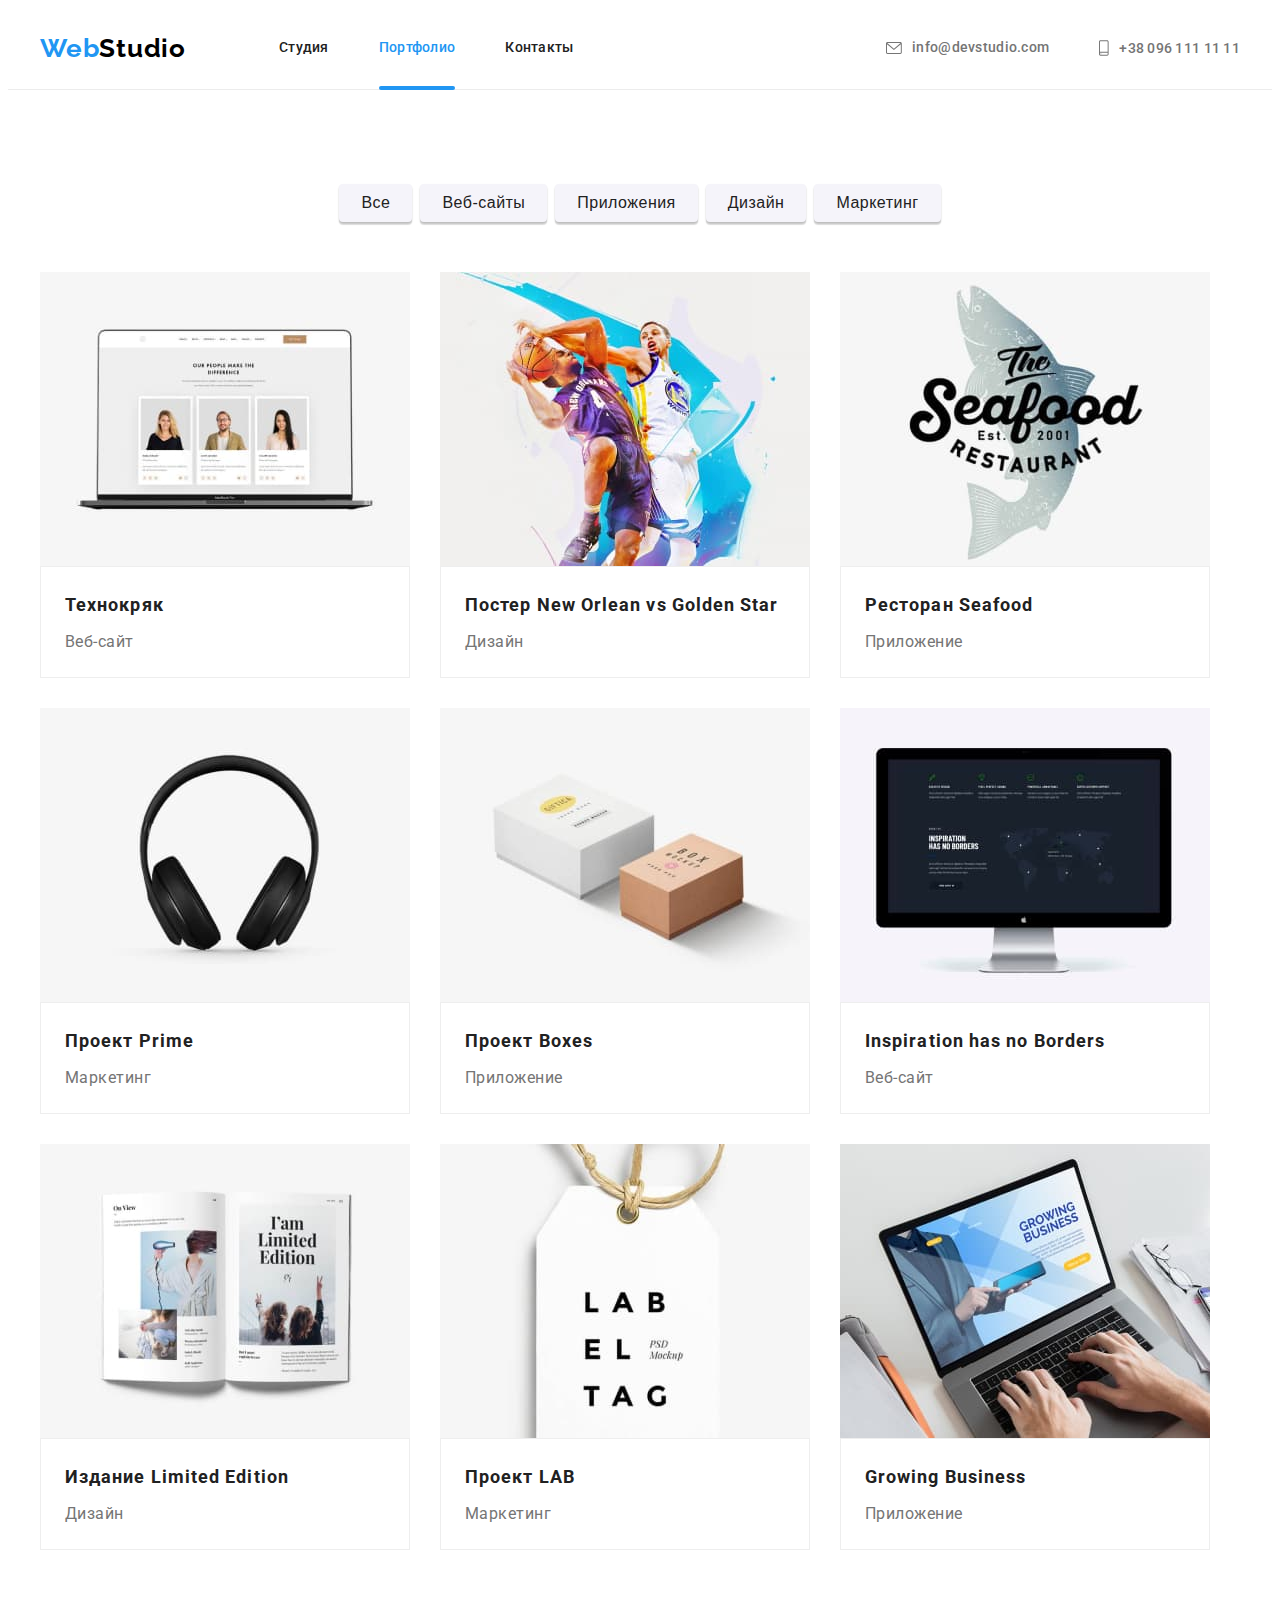
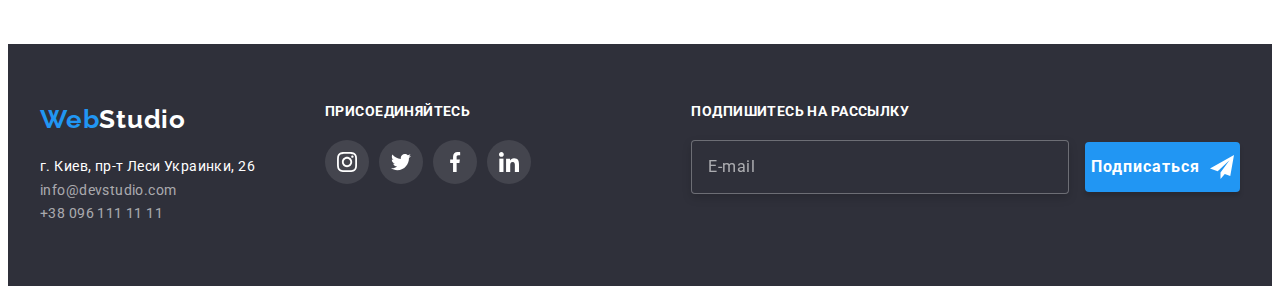
==== portfolio.html @ d3a132c9 "Добавляет необходимые файлы" ====
<!DOCTYPE html>
<html lang="ru">
  <head>
    <meta charset="UTF-8" />
    <meta http-equiv="X-UA-Compatible" content="IE=edge" />
    <meta name="viewport" content="width=device-width, initial-scale=1.0" />
    <title>Portfolio</title>
    <link rel="preconnect" href="https://fonts.googleapis.com" />
    <link rel="preconnect" href="https://fonts.gstatic.com" crossorigin />
    <link
      href="https://fonts.googleapis.com/css2?family=Raleway:wght@700&family=Roboto:ital,wght@0,400;0,500;0,700;1,900&display=swap"
      rel="stylesheet"
    />
    <link
      rel="stylesheet"
      href="https://cdnjs.cloudflare.com/ajax/libs/modern-normalize/1.1.0/modern-normalize.min.css"
      integrity="sha512-wpPYUAdjBVSE4KJnH1VR1HeZfpl1ub8YT/NKx4PuQ5NmX2tKuGu6U/JRp5y+Y8XG2tV+wKQpNHVUX03MfMFn9Q=="
      crossorigin="anonymous"
      referrerpolicy="no-referrer"
    />
    <link rel="stylesheet" href="./css/main.min.css" />
  </head>
  <body>
    <!-- HEADER -->
    <header class="page-header">
      <div class="container page-header__container">
        <nav class="navigation">
          <a class="logo header__logo link" href="#" lang="en"
            >Web<span class="logo_theme_dark">Studio</span></a
          >
          <ul class="menu list">
            <li class="menu__item">
              <a class="menu__link link" href="./index.html">Студия</a>
            </li>
            <li class="menu__item">
              <a class="menu__link menu__link_current link" href="#">Портфолио</a>
            </li>
            <li class="menu__item">
              <a class="menu__link link" href="#">Контакты</a>
            </li>
          </ul>
        </nav>
        <ul class="contact page-header__contact list">
          <li>
            <a class="contact__email link" href="mailto:info@devstudio.com"
              ><svg width="16" height="12" class="contact__icon">
                <use href="./images/sprite.svg#icon-envelope"></use></svg
              >info@devstudio.com</a
            >
          </li>
          <li>
            <a class="contact__phone-number link" href="tel:+380961111111"
              ><svg width="10" height="16" class="contact__icon">
                <use href="./images/sprite.svg#icon-smartphone"></use></svg
              >+38 096 111 11 11</a
            >
          </li>
        </ul>
      </div>
    </header>

    <main>
      <!-- HERO -->
      <div class="container">
        <h1 class="visually-hidden">Портфолио</h1>
        <ul class="filters-buttons list container__filters-buttons">
          <li class="filters-buttons__item">
            <button class="filters-buttons__btn" type="button">Все</button>
          </li>
          <li class="filters-buttons__item">
            <button class="filters-buttons__btn" type="button">Веб-сайты</button>
          </li>
          <li class="filters-buttons__item">
            <button class="filters-buttons__btn" type="button">Приложения</button>
          </li>
          <li class="filters-buttons__item">
            <button class="filters-buttons__btn" type="button">Дизайн</button>
          </li>
          <li class="filters-buttons__item">
            <button class="filters-buttons__btn" type="button">Маркетинг</button>
          </li>
        </ul>
        <!-- OUR PROLECTS -->

        <ul class="projects-list list container__projects-list">
          <li class="projects-list__item">
            <a class="projects-list__link link" href="">
              <div class="projects-list__img-wrapper">
                <img
                  class="projects-list__img"
                  src="./images/project1.jpg"
                  alt="Ноутбук"
                  width="370"
                  height="294"
                />
                <p class="project-list__overlay">
                  Ресурс предлагает комплексные предложения с разным уровнем функционала и сервисов.
                  Все это позволит посетителю получить исчерпывающие сведенияо компании или частном
                  лице.
                </p>
              </div>
              <div class="projects-list__card-content">
                <h2 class="projects-list__name">Технокряк</h2>
                <p class="projects-list__description">Веб-сайт</p>
              </div>
            </a>
          </li>
          <li class="projects-list__item">
            <a class="projects-list__link link" href="">
              <div class="projects-list__img-wrapper">
                <img
                  class="projects-list__img"
                  src="./images/project2.jpg"
                  alt="Постер баскетобол"
                  width="370"
                  height="294"
                />
                <p class="project-list__overlay">
                  Ресурс предлагает комплексные предложения с разным уровнем функционала и сервисов.
                  Все это позволит посетителю получить исчерпывающие сведения о компании или частном
                  лице.
                </p>
              </div>
              <div class="projects-list__card-content">
                <h2 class="projects-list__name">Постер New Orlean vs Golden Star</h2>
                <p class="projects-list__description">Дизайн</p>
              </div>
            </a>
          </li>
          <li class="projects-list__item">
            <a class="projects-list__link link" href="">
              <div class="projects-list__img-wrapper">
                <img
                  class="projects-list__img"
                  src="./images/project3.jpg"
                  alt="Логотип ресторана"
                  width="370"
                  height="294"
                />
                <p class="project-list__overlay">
                  Ресурс предлагает комплексные предложения с разным уровнем функционала и сервисов.
                  Все это позволит посетителю получить исчерпывающие сведения о компании или частном
                  лице.
                </p>
              </div>
              <div class="projects-list__card-content">
                <h2 class="projects-list__name">Ресторан Seafood</h2>
                <p class="projects-list__description">Приложение</p>
              </div>
            </a>
          </li>
          <li class="projects-list__item">
            <a class="projects-list__link link" href="">
              <div class="projects-list__img-wrapper">
                <img
                  class="projects-list__img"
                  src="./images/project4.jpg"
                  alt="Наушники"
                  width="370"
                  height="294"
                />
                <p class="project-list__overlay">
                  Ресурс предлагает комплексные предложения с разным уровнем функционала и сервисов.
                  Все это позволит посетителю получить исчерпывающие сведения о компании или частном
                  лице.
                </p>
              </div>
              <div class="projects-list__card-content">
                <h2 class="projects-list__name">Проект Prime</h2>
                <p class="projects-list__description">Маркетинг</p>
              </div>
            </a>
          </li>
          <li class="projects-list__item">
            <a class="projects-list__link link" href="">
              <div class="projects-list__img-wrapper">
                <img
                  class="projects-list__img"
                  src="./images/project5.jpg"
                  alt="Коробки"
                  width="370"
                  height="294"
                />
                <p class="project-list__overlay">
                  Ресурс предлагает комплексные предложения с разным уровнем функционала и сервисов.
                  Все это позволит посетителю получить исчерпывающие сведения о компании или частном
                  лице.
                </p>
              </div>
              <div class="projects-list__card-content">
                <h2 class="projects-list__name">Проект Boxes</h2>
                <p class="projects-list__description">Приложение</p>
              </div>
            </a>
          </li>
          <li class="projects-list__item">
            <a class="projects-list__link link" href="">
              <div class="projects-list__img-wrapper">
                <img
                  class="projects-list__img"
                  src="./images/project6.jpg"
                  alt="Компьютер мак"
                  width="370"
                  height="294"
                />
                <p class="project-list__overlay">
                  Ресурс предлагает комплексные предложения с разным уровнем функционала и сервисов.
                  Все это позволит посетителю получить исчерпывающие сведения о компании или частном
                  лице.
                </p>
              </div>
              <div class="projects-list__card-content">
                <h2 class="projects-list__name">Inspiration has no Borders</h2>
                <p class="projects-list__description">Веб-сайт</p>
              </div>
            </a>
          </li>
          <li class="projects-list__item">
            <a class="projects-list__link link" href="">
              <div class="projects-list__img-wrapper">
                <img
                  class="projects-list__img"
                  src="./images/project7.jpg"
                  alt="Книга"
                  width="370"
                  height="294"
                />
                <p class="project-list__overlay">
                  Ресурс предлагает комплексные предложения с разным уровнем функционала и сервисов.
                  Все это позволит посетителю получить исчерпывающие сведения о компании или частном
                  лице.
                </p>
              </div>
              <div class="projects-list__card-content">
                <h2 class="projects-list__name">Издание Limited Edition</h2>
                <p class="projects-list__description">Дизайн</p>
              </div>
            </a>
          </li>
          <li class="projects-list__item">
            <a class="projects-list__link link" href="">
              <div class="projects-list__img-wrapper">
                <img
                  class="projects-list__img"
                  src="./images/project8.jpg"
                  alt="Бирка"
                  width="370"
                  height="294"
                />
                <p class="project-list__overlay">
                  Ресурс предлагает комплексные предложения с разным уровнем функционала и сервисов.
                  Все это позволит посетителю получить исчерпывающие сведения о компании или частном
                  лице.
                </p>
              </div>
              <div class="projects-list__card-content">
                <h2 class="projects-list__name">Проект LAB</h2>
                <p class="projects-list__description">Маркетинг</p>
              </div>
            </a>
          </li>
          <li class="projects-list__item">
            <a class="projects-list__link link" href="">
              <div class="projects-list__img-wrapper">
                <img
                  class="projects-list__img"
                  src="./images/project9.jpg"
                  alt="Работа за ноутбуком"
                  width="370"
                  height="294"
                />
                <p class="project-list__overlay">
                  Ресурс предлагает комплексные предложения с разным уровнем функционала и сервисов.
                  Все это позволит посетителю получить исчерпывающие сведения о компании или частном
                  лице.
                </p>
              </div>
              <div class="projects-list__card-content">
                <h2 class="projects-list__name">Growing Business</h2>
                <p class="projects-list__description">Приложение</p>
              </div>
            </a>
          </li>
        </ul>
      </div>
    </main>
    <footer class="footer">
      <div class="container footer__container">
        <div class="footer__contact">
          <div class="footer__left">
            <a class="logo link footer__logo" href="" lang="en"
              >Web<span class="logo_theme_light">Studio</span></a
            >
            <!-- CONTACT INFORMATION -->
            <address>
              <ul class="contact-list list contact-list__container">
                <li class="contact-list__item">
                  <a
                    class="contact-list__link link"
                    href="https://goo.gl/maps/3Ua1nt9tnKoBDeo96"
                    target="_blank"
                    rel="noopener noreferrer"
                    >г. Киев, пр-т Леси Украинки, 26</a
                  >
                </li>
                <li class="contact-list__item">
                  <a class="contact-list__email link" href="mailto:info@devstudio.com"
                    >info@devstudio.com</a
                  >
                </li>
                <li class="contact-list__item">
                  <a class="contact-list__phone-number link" href="tel:+380961111111"
                    >+38 096 111 11 11</a
                  >
                </li>
              </ul>
            </address>
          </div>

          <div class="footer__right">
            <p class="footer__pointing-text">присоединяйтесь</p>
            <ul class="social-info-list list">
              <li class="social-info-list__item">
                <a href="" class="social-info-list__link">
                  <svg
                    class="social-info-list__icon social-info-list__icon_footer"
                    width="20"
                    height="20"
                  >
                    <use href="./images/sprite.svg#icon-instagram"></use>
                  </svg>
                </a>
              </li>
              <li class="social-info-list__item">
                <a href="" class="social-info-list__link">
                  <svg
                    class="social-info-list__icon social-info-list__icon_footer"
                    width="20"
                    height="20"
                  >
                    <use href="./images/sprite.svg#icon-twitter"></use>
                  </svg>
                </a>
              </li>
              <li class="social-info-list__item">
                <a href="" class="social-info-list__link">
                  <svg
                    class="social-info-list__icon social-info-list__icon_footer"
                    width="20"
                    height="20"
                  >
                    <use href="./images/sprite.svg#icon-facebook"></use>
                  </svg>
                </a>
              </li>
              <li class="social-info-list__item">
                <a href="" class="social-info-list__link">
                  <svg
                    class="social-info-list__icon social-info-list__icon_footer"
                    width="20"
                    height="20"
                  >
                    <use href="./images/sprite.svg#icon-linkedin"></use>
                  </svg>
                </a>
              </li>
            </ul>
          </div>
        </div>

        <div class="subscribe-section">
          <form class="subscribe-section__form">
            <p class="subscribe-section__text">Подпишитесь на рассылку</p>
            <input
              type="email"
              class="subscribe-section__form-input"
              name="footer-user-email"
              placeholder="E-mail"
            />
            <button type="submit" class="subscribe-section__button">
              <div class="subscribe-section__button-container">
                <span class="subscribe-section__button-text">Подписаться</span>
                <svg class="subscribe-section__icon" width="24" height="24">
                  <use href="./images/sprite.svg#icon-icon-send"></use>
                </svg>
              </div>
            </button>
          </form>
        </div>
      </div>
    </footer>
  </body>
</html>
---- css/main.min.css ----
:root{--primary-font: "Roboto", sans-serif;--secondary-font: "Raleway", sans-serif;--accent-color: #2196f3;--color-title: #212121;--color-text: #757575}.visually-hidden{position:absolute;width:1px;height:1px;margin:-1px;border:0;padding:0;white-space:nowrap;clip-path:inset(100%);clip:rect(0 0 0 0);overflow:hidden}h1,h2,h3,p{margin-top:0;margin-bottom:0}ul,ol{margin-top:0;margin-bottom:0;padding-left:0}img{display:block}.list{list-style:none}.link{text-decoration:none}body{font-family:var(--primary-font)}.container{width:1200px;margin-left:auto;margin-right:auto;padding-left:15px;padding-right:15px}.logo{padding-top:25px;padding-bottom:25px;font-family:var(--secondary-font);font-weight:700;font-size:26px;line-height:1.19;letter-spacing:.03em;color:var(--accent-color)}.footer__logo{padding-bottom:20px;padding-top:0}.header__logo{margin-right:93px}.logo_theme_dark{color:#000}.logo_theme_light{color:#fff}.backdrop{position:fixed;top:0;left:0;width:100%;height:100%;background:rgba(0,0,0,.2);transition:opacity 250ms cubic-bezier(0.4, 0, 0.2, 1),visibility 250ms cubic-bezier(0.4, 0, 0.2, 1)}.backdrop.is-hidden{opacity:0;visibility:hidden;pointer-events:none}.modal{position:absolute;top:50%;left:50%;transform:translate(-50%, -50%);width:528px;height:581px;background-color:#fff;box-shadow:0px 1px 3px rgba(0,0,0,.12),0px 1px 1px rgba(0,0,0,.14),0px 2px 1px rgba(0,0,0,.2);border-radius:4px;padding:40px}.modal__close-button{position:absolute;top:8px;right:8px;display:flex;align-items:center;justify-content:center;width:30px;height:30px;padding:0;border-radius:50%;background:#fff;border:1px solid rgba(0,0,0,.1);cursor:pointer}.modal__close-button:hover .modal__close-icon,.modal__close-button:focus .modal__close-icon{fill:var(--accent-color)}.modal__close-icon{transition:fill 250ms cubic-bezier(0.4, 0, 0.2, 1)}.contact-form{display:flex;flex-direction:column}.contact-form__text{font-family:var(--primary-font);font-weight:700;font-size:20px;line-height:1.15;text-align:center;letter-spacing:.03em;color:var(--color-title);margin-bottom:12px}.contact-form__field{margin-bottom:10px}.contact-form__input{width:100%;border:1px solid rgba(33,33,33,.2);border-radius:4px;padding-left:42px;height:40px;transition:border 250ms cubic-bezier(0.4, 0, 0.2, 1);cursor:pointer}.contact-form__input:focus{outline:none;border:1px solid var(--accent-color)}.contact-form__icon{position:absolute;width:18px;height:18px;top:50%;left:12px;transform:translateY(-50%);fill:var(--color-title);transition:fill 250ms cubic-bezier(0.4, 0, 0.2, 1)}.contact-form__input:focus+.contact-form__icon{fill:var(--accent-color)}.contact-form__wrapper{position:relative;display:block}.contact-form__message{display:block;width:100%;border:1px solid rgba(33,33,33,.2);border-radius:4px;padding:16px 12px;height:120px;resize:none;margin-bottom:20px;transition:border 250ms cubic-bezier(0.4, 0, 0.2, 1);cursor:pointer}.contact-form__message:focus{outline:none;border:1px solid var(--accent-color)}.contact-form__message::placeholder{color:rgba(117,117,117,.5)}.contact-form__field-key{display:block;font-family:var(--primary-font);font-weight:400;font-size:12px;line-height:1.16;letter-spacing:.01em;color:var(--color-text);margin-bottom:4px}.contact-form__button{min-width:200px;align-self:center;font-weight:700;font-size:16px;line-height:1.87;letter-spacing:.06em;color:#fff;background:var(--accent-color);box-shadow:0px 4px 4px rgba(0,0,0,.15);border:none;border-radius:4px;cursor:pointer;padding:10px 56px;display:block}.contact-form__policy-text{display:flex;align-items:center;justify-content:center;font-family:var(--primary-font);font-weight:400;font-size:14px;line-height:1.71;margin-bottom:30px;letter-spacing:.03em;color:#757575}.contact-form__policy-text::before{content:"";display:block;cursor:pointer;margin-right:7px;width:16px;height:15px;background-image:url(../images/check-box.svg)}.contact-form__checkbox:checked+.contact-form__policy-text::before{background-image:url(../images/icon-check.svg)}.page-header{border-bottom:1px solid #ececec}.page-header__container{display:flex;align-items:center;justify-content:space-between}.navigation{display:flex;align-items:center}.menu{display:flex;align-items:center}.page-header__contact{display:flex;align-items:center}.menu__item:not(:last-child){margin-right:50px}.menu__link{position:relative;display:flex;flex-direction:column;align-items:center;font-weight:500;font-size:14px;line-height:1.14;letter-spacing:.02em;padding-top:32px;padding-bottom:32px;color:var(--color-title);transition:color 250ms cubic-bezier(0.4, 0, 0.2, 1)}.menu__link:hover,.menu__link:focus{color:var(--accent-color)}.menu__link_current{color:var(--accent-color)}.menu__link_current::after{position:absolute;display:block;bottom:-2px;width:100%;height:4px;background-color:#2196f3;border-radius:2px;content:""}.contact__email{display:flex;align-items:center;font-weight:500;font-size:14px;line-height:1.14;letter-spacing:.02em;padding-top:32px;padding-bottom:32px;margin-right:50px;color:var(--color-text);transition:color 250ms cubic-bezier(0.4, 0, 0.2, 1)}.contact__email:hover,.contact__email:focus{color:var(--accent-color);fill:currentColor}.contact__email:hover .contact__icon,.contact__email:focus .contact__icon{color:var(--accent-color);fill:currentColor}.contact__icon{margin-right:10px;fill:var(--color-text);transition:fill 250ms cubic-bezier(0.4, 0, 0.2, 1)}.contact__phone-number{display:flex;align-items:center;font-weight:500;font-size:14px;line-height:16px;letter-spacing:.02em;align-items:center;padding-top:32px;padding-bottom:32px;color:var(--color-text);transition:color 250ms cubic-bezier(0.4, 0, 0.2, 1)}.contact__phone-number:hover,.contact__phone-number:focus{color:var(--accent-color);fill:currentColor}.contact__phone-number:hover .contact__icon,.contact__phone-number:focus .contact__icon{color:var(--accent-color);fill:currentColor}.stydio-hero__container{padding-top:200px;padding-bottom:200px}.stydio-hero__title{font-weight:900;font-size:44px;line-height:1.36;letter-spacing:.06em;text-transform:uppercase;color:#fff;margin-bottom:30px;text-align:center}.stydio-hero{background-color:#c4c4c4;background-image:linear-gradient(rgba(47, 48, 58, 0.4), rgba(47, 48, 58, 0.4)),url("../images/shapka.jpg");background-size:cover;background-position:initial;background-repeat:no-repeat;max-width:1600px;margin-left:auto;margin-right:auto}.modal-btn{min-width:200px;font-weight:700;font-size:16px;line-height:1.87;letter-spacing:.06em;color:#fff;background:var(--accent-color);box-shadow:0px 4px 4px var(--color-title);border:none;border-radius:4px;cursor:pointer;padding:10px 32px;display:block;margin-left:auto;margin-right:auto}.benefits-menu__logo{display:flex;align-items:center;justify-content:center;width:270px;height:120px;background:#f5f4fa;margin-bottom:30px}.benefits__benefits-menu{display:flex;align-items:center;padding-top:94px;padding-bottom:94px}.benefits-menu__item:not(:last-child){margin-right:30px}.benefits-menu__title{font-weight:700;font-size:14px;line-height:1.14;letter-spacing:.03em;text-transform:uppercase;margin-bottom:10px;color:var(--color-title)}.benefits-menu__description{font-weight:400;font-size:14px;line-height:1.71;letter-spacing:.03em;color:var(--color-text)}.portfolio__portfolio-gallery{display:flex;flex-wrap:wrap;padding-bottom:94px}.portfolio__title{font-weight:700;font-size:36px;line-height:1.17;text-align:center;letter-spacing:.03em;margin-bottom:50px;color:var(--color-title)}.portfolio-gallery__item{position:relative}.portfolio-gallery__item:not(:nth-child(3n)){margin-right:30px}.portfolio-gallery__overlay{display:flex;align-items:center;justify-content:center;position:absolute;right:0;bottom:0;width:100%;height:70px;font-family:var(--primary-font);font-weight:700;font-size:14px;line-height:1.14;letter-spacing:.03em;text-transform:uppercase;color:#fff;background:rgba(47,48,58,.8)}.social-info-list{display:flex;justify-content:center}.social-info-list__item:not(:last-child){margin-right:10px}.social-info-list__link{display:flex;align-items:center;justify-content:center;width:44px;height:44px;border-radius:50%;background:#fff;transition:background-color 250ms cubic-bezier(0.4, 0, 0.2, 1)}.social-info-list__link:hover,.social-info-list__link:focus{background-color:var(--accent-color)}.social-info-list__icon{fill:#afb1b8;transition:fill 250ms cubic-bezier(0.4, 0, 0.2, 1)}.social-info-list__link:hover .social-info-list__icon,.social-info-list__link:focus .social-info-list__icon{fill:#fff}.our-team__employees{display:flex;flex-wrap:wrap;padding-bottom:94px}.employees__card-content{padding-top:30px;padding-bottom:30px}.our-team{background:#f5f4fa}.employees__card{box-shadow:0px 1px 3px rgba(0,0,0,.12),0px 1px 1px rgba(0,0,0,.14),0px 2px 1px rgba(0,0,0,.2);border-radius:0px 0px 4px 4px;background:#fff}.employees__card:not(:nth-child(4n)){margin-right:30px}.employees__title{font-weight:700;font-size:36px;line-height:1.67;text-align:center;letter-spacing:.03em;padding-top:94px;padding-bottom:50px;color:var(--color-title)}.employees__name{font-weight:500;font-size:16px;line-height:1.19;text-align:center;letter-spacing:.03em;margin-bottom:10px;color:var(--color-title)}.employees__position{font-weight:400;font-size:16px;line-height:1.19;text-align:center;letter-spacing:.03em;margin-bottom:16px;color:var(--color-text)}.our-clients__container{padding-top:94px;padding-bottom:94px}.our-clients__title{font-family:var(--primary-font);font-weight:700;font-size:36px;line-height:1.17;text-align:center;letter-spacing:.03em;margin-bottom:50px;color:var(--color-title)}.our-clients__list{display:flex}.our-clients__item:not(:last-child){margin-right:30px}.our-clients__link{display:flex;align-items:center;justify-content:center;width:170px;height:92px;border:1px solid #afb1b8;border-radius:4px;background:#fff;transition:border 250ms cubic-bezier(0.4, 0, 0.2, 1)}.our-clients__link:hover,.our-clients__link:focus{border:1px solid var(--accent-color)}.our-clients__icon{fill:#afb1b8;transition:fill 250ms cubic-bezier(0.4, 0, 0.2, 1)}.our-clients__link:hover .our-clients__icon,.our-clients__link:focus .our-clients__icon{fill:var(--accent-color)}.container__filters-buttons{display:flex;align-items:center;justify-content:center;padding-top:94px;padding-bottom:50px}.filters-buttons__item:not(:last-child){margin-right:8px}.filters-buttons__btn{border:none;font-weight:500;font-size:16px;line-height:26px;text-align:center;letter-spacing:.03em;color:var(--color-title);background:#f5f4fa;cursor:pointer;padding:6px 22px;box-shadow:0px 3px 1px rgba(0,0,0,.1),0px 1px 2px rgba(0,0,0,.08),0px 2px 2px rgba(0,0,0,.12);border-radius:4px;transition:background-color 250ms cubic-bezier(0.4, 0, 0.2, 1),color 250ms cubic-bezier(0.4, 0, 0.2, 1)}.filters-buttons__btn:hover,.filters-buttons__btn:focus{color:#fff;background-color:var(--accent-color)}.container__projects-list{display:flex;flex-wrap:wrap;padding-bottom:94px}.projects-list__item:not(:nth-child(3n)){margin-right:30px}.projects-list__item:not(:nth-last-child(-n+3)){margin-bottom:30px}.projects-list__img-wrapper{position:relative;overflow:hidden}.project-list__overlay{position:absolute;top:0;left:0;width:100%;height:100%;font-family:var(--primary-font);font-weight:400;font-size:18px;line-height:1.56;letter-spacing:.03em;padding-top:63px;padding-bottom:63px;padding-left:24px;padding-right:24px;overflow:auto;transform:translateY(100%);transition:transform 250ms cubic-bezier(0.4, 0, 0.2, 1);color:#fff;background:rgba(33,150,243,.9)}.projects-list__link:hover .project-list__overlay,.projects-list__link:focus .project-list__overlay{transform:translateY(0%)}.projects-list__card-content{padding-top:20px;padding-bottom:20px;padding-left:24px;padding-right:24px;background:#fff;border:1px solid #eee}.projects-list__item{background:#fff}.projects-list__link{display:block;transition:box-shadow 250ms cubic-bezier(0.4, 0, 0.2, 1)}.projects-list__link:hover,.projects-list__link:focus{box-shadow:0px 1px 1px rgba(0,0,0,.12),0px 4px 4px rgba(0,0,0,.06),1px 4px 6px rgba(0,0,0,.16)}.projects-list__name{font-weight:700;font-size:18px;line-height:2;letter-spacing:.06em;color:var(--color-title);margin-bottom:4px}.projects-list__description{font-weight:400;font-size:16px;line-height:1.87;letter-spacing:.03em;color:var(--color-text)}.footer__container{display:flex;justify-content:space-between;padding-top:60px;padding-bottom:60px}.footer__contact{display:flex}.footer__left{display:flex;flex-direction:column;justify-content:flex-start;margin-right:70px}.footer__right{display:flex;flex-direction:column;align-items:start}.contact-list__container:not(:last-child){margin-bottom:9px}.footer{display:flex;justify-content:start;background:#2f303a}.contact-list__phone-number{font-style:normal;font-weight:400;font-size:14px;line-height:1.71;letter-spacing:.03em;color:rgba(255,255,255,.6)}.contact-list__email{font-style:normal;font-weight:400;font-size:14px;line-height:1.71;letter-spacing:.03em;color:rgba(255,255,255,.6)}.contact-list__link{font-style:normal;font-weight:400;font-size:14px;line-height:1.71;letter-spacing:.03em;color:#fff}.footer__pointing-text{font-family:var(--primary-font);font-weight:700;font-size:14px;line-height:1.14;letter-spacing:.03em;text-transform:uppercase;color:#fff;margin-bottom:20px}.social-info-list__link{display:flex;align-items:center;justify-content:center;width:44px;height:44px;border-radius:50%;background:#fff;background-color:rgba(255,255,255,.1);transition:background-color 250ms cubic-bezier(0.4, 0, 0.2, 1)}.social-info-list__link:hover,.social-info-list__link:focus{background-color:var(--accent-color)}.social-info-list__icon_footer{fill:#fff;transition:fill 250ms cubic-bezier(0.4, 0, 0.2, 1)}.footer-social-list-link:hover .social-info-list__icon_footer,.footer-social-list-link:focus .social-info-list__icon_footer{fill:#fff}.subscribe-section__text{font-family:var(--primary-font);font-weight:700;font-size:14px;line-height:1.14;letter-spacing:.03em;text-transform:uppercase;color:#fff;margin-bottom:20px}.subscribe-section__form-input{font-family:var(--primary-font);font-weight:400;font-size:16px;line-height:1.25;letter-spacing:.03em;color:#fff;border:1px solid rgba(255,255,255,.3);filter:drop-shadow(0px 4px 4px rgba(0, 0, 0, 0.15));border-radius:4px;background:#2f303a;height:50px;width:358px;margin-right:12px;padding-left:16px;cursor:pointer}.subscribe-section__form-input:focus{outline:none}.subscribe-section__form-input::placeholder{font-family:var(--primary-font);font-weight:400;font-size:16px;line-height:1.25;display:flex;align-items:center;letter-spacing:.03em;color:rgba(255,255,255,.6)}.subscribe-section__button-container{display:flex;align-items:center;justify-content:center}.subscribe-section__button{background:var(--accent-color);box-shadow:0px 4px 4px rgba(0,0,0,.15);border-radius:4px;border:none;cursor:pointer;height:50px}.subscribe-section__button-text{font-family:var(--primary-font);font-weight:700;font-size:16px;line-height:1.88;letter-spacing:.06em;color:#fff;margin-right:10px}/*# sourceMappingURL=main.min.css.map */
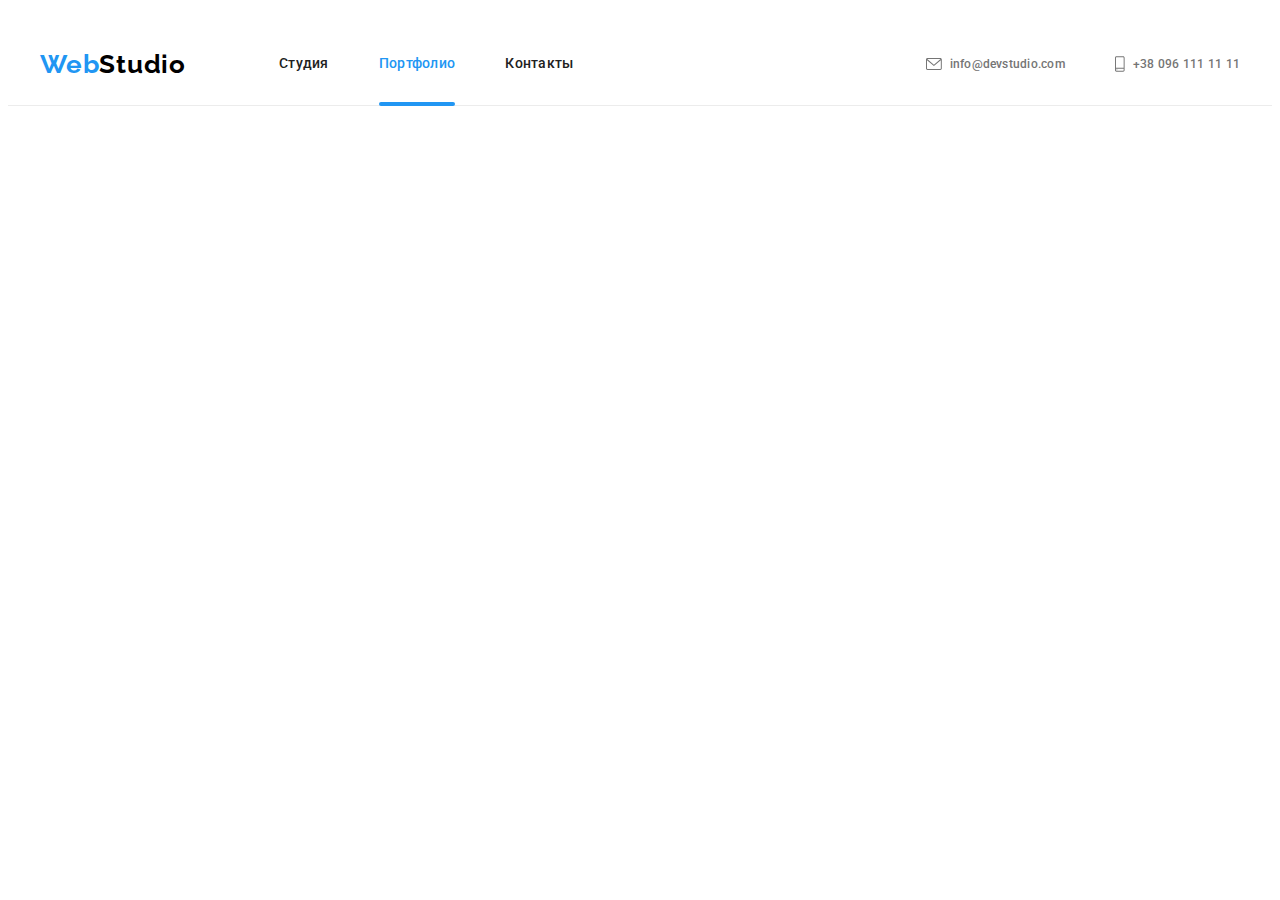
==== commit 174db7b8: "Адаптируует хедер" ====
--- a/portfolio.html
+++ b/portfolio.html
@@ -40,12 +40,18 @@
             </li>
           </ul>
         </nav>
+        <button class="mobile-menu-open-button" type="button" data-menu-open>
+          <svg class="mobile-menu-open-button__icon" width="40" height="40">
+            <use href="./images/sprite.svg#icon-menu"></use>
+          </svg>
+        </button>
         <ul class="contact page-header__contact list">
           <li>
             <a class="contact__email link" href="mailto:info@devstudio.com"
               ><svg width="16" height="12" class="contact__icon">
-                <use href="./images/sprite.svg#icon-envelope"></use></svg
-              >info@devstudio.com</a
+                <use href="./images/sprite.svg#icon-envelope"></use>
+              </svg>
+              info@devstudio.com</a
             >
           </li>
           <li>
@@ -57,11 +63,59 @@
           </li>
         </ul>
       </div>
+
+      <div class="mobile-menu" data-menu>
+        <div class="container mobile-menu__container">
+          <button type="button" class="mobile-menu__close-button" data-menu-close>
+            <svg class="mobile-menu__close-icon" width="40" height="40">
+              <use href="./images/sprite.svg#icon-close-black"></use>
+            </svg>
+          </button>
+
+          <ul class="mobile-menu__list list">
+            <li class="mobile-menu__item">
+              <a class=" mobile-menu__link link" href="./index.html"
+                >Студия</a
+              >
+            </li>
+            <li class="mobile-menu__item">
+              <a class="mobile-menu__link mobile-menu__link_current link" href="#">Портфолио</a>
+            </li>
+            <li class="mobile-menu__item">
+              <a class="mobile-menu__link link" href="#">Контакты</a>
+            </li>
+          </ul>
+
+          <ul class="mobile-menu__contact list">
+          <li>
+            <a class="mobile-menu__phone-number link" href="tel:+380961111111">+38 096 111 11 11</a>
+          </li>
+          <li>
+            <a class="mobile-menu__email link" href="mailto:info@devstudio.com">info@devstudio.com</a>
+          </li>
+        </ul>
+
+        <ul class="mobile-menu__social list">
+            <li class="mobile-menu__social-item">
+              <a class="mobile-menu__social-link link" href="#">Instagram</a>
+            </li>
+            <li class="mobile-menu__social-item">
+              <a class="mobile-menu__social-link link" href="#">Twitter</a>
+            </li>
+            <li class="mobile-menu__social-item">
+              <a class="mobile-menu__social-link link" href="#">Facebook</a>
+            </li>
+            <li class="mobile-menu__social-item">
+              <a class="mobile-menu__social-link link" href="#">LinkedIn</a>
+            </li>
+          </ul>
+        </div>
+      </div>
     </header>
 
     <main>
       <!-- HERO -->
-      <div class="container">
+      <!-- <div class="container">
         <h1 class="visually-hidden">Портфолио</h1>
         <ul class="filters-buttons list container__filters-buttons">
           <li class="filters-buttons__item">
@@ -79,10 +133,10 @@
           <li class="filters-buttons__item">
             <button class="filters-buttons__btn" type="button">Маркетинг</button>
           </li>
-        </ul>
+        </ul> -->
         <!-- OUR PROLECTS -->
 
-        <ul class="projects-list list container__projects-list">
+        <!-- <ul class="projects-list list container__projects-list">
           <li class="projects-list__item">
             <a class="projects-list__link link" href="">
               <div class="projects-list__img-wrapper">
@@ -290,9 +344,9 @@
           <div class="footer__left">
             <a class="logo link footer__logo" href="" lang="en"
               >Web<span class="logo_theme_light">Studio</span></a
-            >
+            > -->
             <!-- CONTACT INFORMATION -->
-            <address>
+            <!-- <address>
               <ul class="contact-list list contact-list__container">
                 <li class="contact-list__item">
                   <a
@@ -388,6 +442,7 @@
           </form>
         </div>
       </div>
-    </footer>
+    </footer> -->
+    <script src="./js/menu.js"></script>
   </body>
 </html>
--- a/css/main.min.css
+++ b/css/main.min.css
@@ -1 +1 @@
-:root{--primary-font: "Roboto", sans-serif;--secondary-font: "Raleway", sans-serif;--accent-color: #2196f3;--color-title: #212121;--color-text: #757575}.visually-hidden{position:absolute;width:1px;height:1px;margin:-1px;border:0;padding:0;white-space:nowrap;clip-path:inset(100%);clip:rect(0 0 0 0);overflow:hidden}h1,h2,h3,p{margin-top:0;margin-bottom:0}ul,ol{margin-top:0;margin-bottom:0;padding-left:0}img{display:block}.list{list-style:none}.link{text-decoration:none}body{font-family:var(--primary-font)}.container{width:1200px;margin-left:auto;margin-right:auto;padding-left:15px;padding-right:15px}.logo{padding-top:25px;padding-bottom:25px;font-family:var(--secondary-font);font-weight:700;font-size:26px;line-height:1.19;letter-spacing:.03em;color:var(--accent-color)}.footer__logo{padding-bottom:20px;padding-top:0}.header__logo{margin-right:93px}.logo_theme_dark{color:#000}.logo_theme_light{color:#fff}.backdrop{position:fixed;top:0;left:0;width:100%;height:100%;background:rgba(0,0,0,.2);transition:opacity 250ms cubic-bezier(0.4, 0, 0.2, 1),visibility 250ms cubic-bezier(0.4, 0, 0.2, 1)}.backdrop.is-hidden{opacity:0;visibility:hidden;pointer-events:none}.modal{position:absolute;top:50%;left:50%;transform:translate(-50%, -50%);width:528px;height:581px;background-color:#fff;box-shadow:0px 1px 3px rgba(0,0,0,.12),0px 1px 1px rgba(0,0,0,.14),0px 2px 1px rgba(0,0,0,.2);border-radius:4px;padding:40px}.modal__close-button{position:absolute;top:8px;right:8px;display:flex;align-items:center;justify-content:center;width:30px;height:30px;padding:0;border-radius:50%;background:#fff;border:1px solid rgba(0,0,0,.1);cursor:pointer}.modal__close-button:hover .modal__close-icon,.modal__close-button:focus .modal__close-icon{fill:var(--accent-color)}.modal__close-icon{transition:fill 250ms cubic-bezier(0.4, 0, 0.2, 1)}.contact-form{display:flex;flex-direction:column}.contact-form__text{font-family:var(--primary-font);font-weight:700;font-size:20px;line-height:1.15;text-align:center;letter-spacing:.03em;color:var(--color-title);margin-bottom:12px}.contact-form__field{margin-bottom:10px}.contact-form__input{width:100%;border:1px solid rgba(33,33,33,.2);border-radius:4px;padding-left:42px;height:40px;transition:border 250ms cubic-bezier(0.4, 0, 0.2, 1);cursor:pointer}.contact-form__input:focus{outline:none;border:1px solid var(--accent-color)}.contact-form__icon{position:absolute;width:18px;height:18px;top:50%;left:12px;transform:translateY(-50%);fill:var(--color-title);transition:fill 250ms cubic-bezier(0.4, 0, 0.2, 1)}.contact-form__input:focus+.contact-form__icon{fill:var(--accent-color)}.contact-form__wrapper{position:relative;display:block}.contact-form__message{display:block;width:100%;border:1px solid rgba(33,33,33,.2);border-radius:4px;padding:16px 12px;height:120px;resize:none;margin-bottom:20px;transition:border 250ms cubic-bezier(0.4, 0, 0.2, 1);cursor:pointer}.contact-form__message:focus{outline:none;border:1px solid var(--accent-color)}.contact-form__message::placeholder{color:rgba(117,117,117,.5)}.contact-form__field-key{display:block;font-family:var(--primary-font);font-weight:400;font-size:12px;line-height:1.16;letter-spacing:.01em;color:var(--color-text);margin-bottom:4px}.contact-form__button{min-width:200px;align-self:center;font-weight:700;font-size:16px;line-height:1.87;letter-spacing:.06em;color:#fff;background:var(--accent-color);box-shadow:0px 4px 4px rgba(0,0,0,.15);border:none;border-radius:4px;cursor:pointer;padding:10px 56px;display:block}.contact-form__policy-text{display:flex;align-items:center;justify-content:center;font-family:var(--primary-font);font-weight:400;font-size:14px;line-height:1.71;margin-bottom:30px;letter-spacing:.03em;color:#757575}.contact-form__policy-text::before{content:"";display:block;cursor:pointer;margin-right:7px;width:16px;height:15px;background-image:url(../images/check-box.svg)}.contact-form__checkbox:checked+.contact-form__policy-text::before{background-image:url(../images/icon-check.svg)}.page-header{border-bottom:1px solid #ececec}.page-header__container{display:flex;align-items:center;justify-content:space-between}.navigation{display:flex;align-items:center}.menu{display:flex;align-items:center}.page-header__contact{display:flex;align-items:center}.menu__item:not(:last-child){margin-right:50px}.menu__link{position:relative;display:flex;flex-direction:column;align-items:center;font-weight:500;font-size:14px;line-height:1.14;letter-spacing:.02em;padding-top:32px;padding-bottom:32px;color:var(--color-title);transition:color 250ms cubic-bezier(0.4, 0, 0.2, 1)}.menu__link:hover,.menu__link:focus{color:var(--accent-color)}.menu__link_current{color:var(--accent-color)}.menu__link_current::after{position:absolute;display:block;bottom:-2px;width:100%;height:4px;background-color:#2196f3;border-radius:2px;content:""}.contact__email{display:flex;align-items:center;font-weight:500;font-size:14px;line-height:1.14;letter-spacing:.02em;padding-top:32px;padding-bottom:32px;margin-right:50px;color:var(--color-text);transition:color 250ms cubic-bezier(0.4, 0, 0.2, 1)}.contact__email:hover,.contact__email:focus{color:var(--accent-color);fill:currentColor}.contact__email:hover .contact__icon,.contact__email:focus .contact__icon{color:var(--accent-color);fill:currentColor}.contact__icon{margin-right:10px;fill:var(--color-text);transition:fill 250ms cubic-bezier(0.4, 0, 0.2, 1)}.contact__phone-number{display:flex;align-items:center;font-weight:500;font-size:14px;line-height:16px;letter-spacing:.02em;align-items:center;padding-top:32px;padding-bottom:32px;color:var(--color-text);transition:color 250ms cubic-bezier(0.4, 0, 0.2, 1)}.contact__phone-number:hover,.contact__phone-number:focus{color:var(--accent-color);fill:currentColor}.contact__phone-number:hover .contact__icon,.contact__phone-number:focus .contact__icon{color:var(--accent-color);fill:currentColor}.stydio-hero__container{padding-top:200px;padding-bottom:200px}.stydio-hero__title{font-weight:900;font-size:44px;line-height:1.36;letter-spacing:.06em;text-transform:uppercase;color:#fff;margin-bottom:30px;text-align:center}.stydio-hero{background-color:#c4c4c4;background-image:linear-gradient(rgba(47, 48, 58, 0.4), rgba(47, 48, 58, 0.4)),url("../images/shapka.jpg");background-size:cover;background-position:initial;background-repeat:no-repeat;max-width:1600px;margin-left:auto;margin-right:auto}.modal-btn{min-width:200px;font-weight:700;font-size:16px;line-height:1.87;letter-spacing:.06em;color:#fff;background:var(--accent-color);box-shadow:0px 4px 4px var(--color-title);border:none;border-radius:4px;cursor:pointer;padding:10px 32px;display:block;margin-left:auto;margin-right:auto}.benefits-menu__logo{display:flex;align-items:center;justify-content:center;width:270px;height:120px;background:#f5f4fa;margin-bottom:30px}.benefits__benefits-menu{display:flex;align-items:center;padding-top:94px;padding-bottom:94px}.benefits-menu__item:not(:last-child){margin-right:30px}.benefits-menu__title{font-weight:700;font-size:14px;line-height:1.14;letter-spacing:.03em;text-transform:uppercase;margin-bottom:10px;color:var(--color-title)}.benefits-menu__description{font-weight:400;font-size:14px;line-height:1.71;letter-spacing:.03em;color:var(--color-text)}.portfolio__portfolio-gallery{display:flex;flex-wrap:wrap;padding-bottom:94px}.portfolio__title{font-weight:700;font-size:36px;line-height:1.17;text-align:center;letter-spacing:.03em;margin-bottom:50px;color:var(--color-title)}.portfolio-gallery__item{position:relative}.portfolio-gallery__item:not(:nth-child(3n)){margin-right:30px}.portfolio-gallery__overlay{display:flex;align-items:center;justify-content:center;position:absolute;right:0;bottom:0;width:100%;height:70px;font-family:var(--primary-font);font-weight:700;font-size:14px;line-height:1.14;letter-spacing:.03em;text-transform:uppercase;color:#fff;background:rgba(47,48,58,.8)}.social-info-list{display:flex;justify-content:center}.social-info-list__item:not(:last-child){margin-right:10px}.social-info-list__link{display:flex;align-items:center;justify-content:center;width:44px;height:44px;border-radius:50%;background:#fff;transition:background-color 250ms cubic-bezier(0.4, 0, 0.2, 1)}.social-info-list__link:hover,.social-info-list__link:focus{background-color:var(--accent-color)}.social-info-list__icon{fill:#afb1b8;transition:fill 250ms cubic-bezier(0.4, 0, 0.2, 1)}.social-info-list__link:hover .social-info-list__icon,.social-info-list__link:focus .social-info-list__icon{fill:#fff}.our-team__employees{display:flex;flex-wrap:wrap;padding-bottom:94px}.employees__card-content{padding-top:30px;padding-bottom:30px}.our-team{background:#f5f4fa}.employees__card{box-shadow:0px 1px 3px rgba(0,0,0,.12),0px 1px 1px rgba(0,0,0,.14),0px 2px 1px rgba(0,0,0,.2);border-radius:0px 0px 4px 4px;background:#fff}.employees__card:not(:nth-child(4n)){margin-right:30px}.employees__title{font-weight:700;font-size:36px;line-height:1.67;text-align:center;letter-spacing:.03em;padding-top:94px;padding-bottom:50px;color:var(--color-title)}.employees__name{font-weight:500;font-size:16px;line-height:1.19;text-align:center;letter-spacing:.03em;margin-bottom:10px;color:var(--color-title)}.employees__position{font-weight:400;font-size:16px;line-height:1.19;text-align:center;letter-spacing:.03em;margin-bottom:16px;color:var(--color-text)}.our-clients__container{padding-top:94px;padding-bottom:94px}.our-clients__title{font-family:var(--primary-font);font-weight:700;font-size:36px;line-height:1.17;text-align:center;letter-spacing:.03em;margin-bottom:50px;color:var(--color-title)}.our-clients__list{display:flex}.our-clients__item:not(:last-child){margin-right:30px}.our-clients__link{display:flex;align-items:center;justify-content:center;width:170px;height:92px;border:1px solid #afb1b8;border-radius:4px;background:#fff;transition:border 250ms cubic-bezier(0.4, 0, 0.2, 1)}.our-clients__link:hover,.our-clients__link:focus{border:1px solid var(--accent-color)}.our-clients__icon{fill:#afb1b8;transition:fill 250ms cubic-bezier(0.4, 0, 0.2, 1)}.our-clients__link:hover .our-clients__icon,.our-clients__link:focus .our-clients__icon{fill:var(--accent-color)}.container__filters-buttons{display:flex;align-items:center;justify-content:center;padding-top:94px;padding-bottom:50px}.filters-buttons__item:not(:last-child){margin-right:8px}.filters-buttons__btn{border:none;font-weight:500;font-size:16px;line-height:26px;text-align:center;letter-spacing:.03em;color:var(--color-title);background:#f5f4fa;cursor:pointer;padding:6px 22px;box-shadow:0px 3px 1px rgba(0,0,0,.1),0px 1px 2px rgba(0,0,0,.08),0px 2px 2px rgba(0,0,0,.12);border-radius:4px;transition:background-color 250ms cubic-bezier(0.4, 0, 0.2, 1),color 250ms cubic-bezier(0.4, 0, 0.2, 1)}.filters-buttons__btn:hover,.filters-buttons__btn:focus{color:#fff;background-color:var(--accent-color)}.container__projects-list{display:flex;flex-wrap:wrap;padding-bottom:94px}.projects-list__item:not(:nth-child(3n)){margin-right:30px}.projects-list__item:not(:nth-last-child(-n+3)){margin-bottom:30px}.projects-list__img-wrapper{position:relative;overflow:hidden}.project-list__overlay{position:absolute;top:0;left:0;width:100%;height:100%;font-family:var(--primary-font);font-weight:400;font-size:18px;line-height:1.56;letter-spacing:.03em;padding-top:63px;padding-bottom:63px;padding-left:24px;padding-right:24px;overflow:auto;transform:translateY(100%);transition:transform 250ms cubic-bezier(0.4, 0, 0.2, 1);color:#fff;background:rgba(33,150,243,.9)}.projects-list__link:hover .project-list__overlay,.projects-list__link:focus .project-list__overlay{transform:translateY(0%)}.projects-list__card-content{padding-top:20px;padding-bottom:20px;padding-left:24px;padding-right:24px;background:#fff;border:1px solid #eee}.projects-list__item{background:#fff}.projects-list__link{display:block;transition:box-shadow 250ms cubic-bezier(0.4, 0, 0.2, 1)}.projects-list__link:hover,.projects-list__link:focus{box-shadow:0px 1px 1px rgba(0,0,0,.12),0px 4px 4px rgba(0,0,0,.06),1px 4px 6px rgba(0,0,0,.16)}.projects-list__name{font-weight:700;font-size:18px;line-height:2;letter-spacing:.06em;color:var(--color-title);margin-bottom:4px}.projects-list__description{font-weight:400;font-size:16px;line-height:1.87;letter-spacing:.03em;color:var(--color-text)}.footer__container{display:flex;justify-content:space-between;padding-top:60px;padding-bottom:60px}.footer__contact{display:flex}.footer__left{display:flex;flex-direction:column;justify-content:flex-start;margin-right:70px}.footer__right{display:flex;flex-direction:column;align-items:start}.contact-list__container:not(:last-child){margin-bottom:9px}.footer{display:flex;justify-content:start;background:#2f303a}.contact-list__phone-number{font-style:normal;font-weight:400;font-size:14px;line-height:1.71;letter-spacing:.03em;color:rgba(255,255,255,.6)}.contact-list__email{font-style:normal;font-weight:400;font-size:14px;line-height:1.71;letter-spacing:.03em;color:rgba(255,255,255,.6)}.contact-list__link{font-style:normal;font-weight:400;font-size:14px;line-height:1.71;letter-spacing:.03em;color:#fff}.footer__pointing-text{font-family:var(--primary-font);font-weight:700;font-size:14px;line-height:1.14;letter-spacing:.03em;text-transform:uppercase;color:#fff;margin-bottom:20px}.social-info-list__link{display:flex;align-items:center;justify-content:center;width:44px;height:44px;border-radius:50%;background:#fff;background-color:rgba(255,255,255,.1);transition:background-color 250ms cubic-bezier(0.4, 0, 0.2, 1)}.social-info-list__link:hover,.social-info-list__link:focus{background-color:var(--accent-color)}.social-info-list__icon_footer{fill:#fff;transition:fill 250ms cubic-bezier(0.4, 0, 0.2, 1)}.footer-social-list-link:hover .social-info-list__icon_footer,.footer-social-list-link:focus .social-info-list__icon_footer{fill:#fff}.subscribe-section__text{font-family:var(--primary-font);font-weight:700;font-size:14px;line-height:1.14;letter-spacing:.03em;text-transform:uppercase;color:#fff;margin-bottom:20px}.subscribe-section__form-input{font-family:var(--primary-font);font-weight:400;font-size:16px;line-height:1.25;letter-spacing:.03em;color:#fff;border:1px solid rgba(255,255,255,.3);filter:drop-shadow(0px 4px 4px rgba(0, 0, 0, 0.15));border-radius:4px;background:#2f303a;height:50px;width:358px;margin-right:12px;padding-left:16px;cursor:pointer}.subscribe-section__form-input:focus{outline:none}.subscribe-section__form-input::placeholder{font-family:var(--primary-font);font-weight:400;font-size:16px;line-height:1.25;display:flex;align-items:center;letter-spacing:.03em;color:rgba(255,255,255,.6)}.subscribe-section__button-container{display:flex;align-items:center;justify-content:center}.subscribe-section__button{background:var(--accent-color);box-shadow:0px 4px 4px rgba(0,0,0,.15);border-radius:4px;border:none;cursor:pointer;height:50px}.subscribe-section__button-text{font-family:var(--primary-font);font-weight:700;font-size:16px;line-height:1.88;letter-spacing:.06em;color:#fff;margin-right:10px}/*# sourceMappingURL=main.min.css.map */+:root{--primary-font: "Roboto", sans-serif;--secondary-font: "Raleway", sans-serif;--accent-color: #2196f3;--color-title: #212121;--color-text: #757575}.visually-hidden{position:absolute;width:1px;height:1px;margin:-1px;border:0;padding:0;white-space:nowrap;clip-path:inset(100%);clip:rect(0 0 0 0);overflow:hidden}h1,h2,h3,p{margin-top:0;margin-bottom:0}ul,ol{margin-top:0;margin-bottom:0;padding-left:0}img{display:block}.list{list-style:none}.link{text-decoration:none}body{font-family:var(--primary-font)}.container{width:100%;padding-left:15px;padding-right:15px}@media screen and (min-width: 480px){.container{width:480px;margin:0 auto}}@media screen and (min-width: 768px){.container{width:768px}}@media screen and (min-width: 1200px){.container{width:1200px}}.mobile-menu{position:fixed;left:0;top:0;width:100%;height:100%;background-color:#fff;opacity:0;visibility:hidden;pointer-events:none;transition:opacity 250ms cubic-bezier(0.4, 0, 0.2, 1),visibility 250ms cubic-bezier(0.4, 0, 0.2, 1)}.mobile-menu.is-open{opacity:1;visibility:visible;pointer-events:auto}.mobile-menu__container{position:relative;padding-left:40px;padding-top:48px;padding-bottom:48px}.mobile-menu__close-icon{transition:fill 250ms cubic-bezier(0.4, 0, 0.2, 1)}.mobile-menu__close-button{position:absolute;top:10px;right:15px;border:none;background-color:rgba(0,0,0,0);padding:0;line-height:0}.mobile-menu__close-button:hover .mobile-menu__close-icon,.mobile-menu__close-button:focus .mobile-menu__close-icon{fill:var(--accent-color)}.mobile-menu__link{font-family:var(--primary-font);font-weight:500;font-size:40px;line-height:1.18;text-align:center;letter-spacing:.02em;color:var(--color-title);transition:color 250ms cubic-bezier(0.4, 0, 0.2, 1)}.mobile-menu__link:hover,.mobile-menu__link:focus{color:var(--accent-color)}.mobile-menu__item:not(:last-child){margin-bottom:32px}.mobile-menu__link_current{color:var(--accent-color)}.mobile-menu__contact{padding-top:302px;padding-bottom:64px}.mobile-menu__email{font-family:var(--primary-font);font-weight:500;font-size:24px;line-height:1.17;letter-spacing:.02em;color:var(--color-text)}.mobile-menu__phone-number{font-family:var(--primary-font);display:block;font-weight:500;font-size:34px;line-height:1.18;letter-spacing:.02em;margin-bottom:32px;color:var(--accent-color)}.mobile-menu__social{display:flex;align-items:center}.mobile-menu__social-link{font-family:var(--primary-font);font-weight:500;font-size:18px;line-height:1.22;letter-spacing:.02em;color:var(--accent-color);padding-left:10px;padding-right:10px}.mobile-menu__social-item:not(:last-child){border-right:1px solid rgba(33,33,33,.2)}.logo{padding-top:25px;padding-bottom:25px;font-family:var(--secondary-font);font-weight:700;font-size:26px;line-height:1.19;letter-spacing:.03em;color:var(--accent-color)}.footer__logo{padding-bottom:20px;padding-top:0}.header__logo{margin-right:93px}.logo_theme_dark{color:#000}.logo_theme_light{color:#fff}.backdrop{position:fixed;top:0;left:0;width:100%;height:100%;background:rgba(0,0,0,.2);transition:opacity 250ms cubic-bezier(0.4, 0, 0.2, 1),visibility 250ms cubic-bezier(0.4, 0, 0.2, 1)}.backdrop.is-hidden{opacity:0;visibility:hidden;pointer-events:none}.modal{position:absolute;top:50%;left:50%;transform:translate(-50%, -50%);width:528px;height:581px;background-color:#fff;box-shadow:0px 1px 3px rgba(0,0,0,.12),0px 1px 1px rgba(0,0,0,.14),0px 2px 1px rgba(0,0,0,.2);border-radius:4px;padding:40px}.modal__close-button{position:absolute;top:8px;right:8px;display:flex;align-items:center;justify-content:center;width:30px;height:30px;padding:0;border-radius:50%;background:#fff;border:1px solid rgba(0,0,0,.1);cursor:pointer}.modal__close-button:hover .modal__close-icon,.modal__close-button:focus .modal__close-icon{fill:var(--accent-color)}.modal__close-icon{transition:fill 250ms cubic-bezier(0.4, 0, 0.2, 1)}.contact-form{display:flex;flex-direction:column}.contact-form__text{font-family:var(--primary-font);font-weight:700;font-size:20px;line-height:1.15;text-align:center;letter-spacing:.03em;color:var(--color-title);margin-bottom:12px}.contact-form__field{margin-bottom:10px}.contact-form__input{width:100%;border:1px solid rgba(33,33,33,.2);border-radius:4px;padding-left:42px;height:40px;transition:border 250ms cubic-bezier(0.4, 0, 0.2, 1);cursor:pointer}.contact-form__input:focus{outline:none;border:1px solid var(--accent-color)}.contact-form__icon{position:absolute;width:18px;height:18px;top:50%;left:12px;transform:translateY(-50%);fill:var(--color-title);transition:fill 250ms cubic-bezier(0.4, 0, 0.2, 1)}.contact-form__input:focus+.contact-form__icon{fill:var(--accent-color)}.contact-form__wrapper{position:relative;display:block}.contact-form__message{display:block;width:100%;border:1px solid rgba(33,33,33,.2);border-radius:4px;padding:16px 12px;height:120px;resize:none;margin-bottom:20px;transition:border 250ms cubic-bezier(0.4, 0, 0.2, 1);cursor:pointer}.contact-form__message:focus{outline:none;border:1px solid var(--accent-color)}.contact-form__message::placeholder{color:rgba(117,117,117,.5)}.contact-form__field-key{display:block;font-family:var(--primary-font);font-weight:400;font-size:12px;line-height:1.16;letter-spacing:.01em;color:var(--color-text);margin-bottom:4px}.contact-form__button{min-width:200px;align-self:center;font-weight:700;font-size:16px;line-height:1.87;letter-spacing:.06em;color:#fff;background:var(--accent-color);box-shadow:0px 4px 4px rgba(0,0,0,.15);border:none;border-radius:4px;cursor:pointer;padding:10px 56px;display:block}.contact-form__policy-text{display:flex;align-items:center;justify-content:center;font-family:var(--primary-font);font-weight:400;font-size:14px;line-height:1.71;margin-bottom:30px;letter-spacing:.03em;color:#757575}.contact-form__policy-text::before{content:"";display:block;cursor:pointer;margin-right:7px;width:16px;height:15px;background-image:url(../images/check-box.svg)}.contact-form__checkbox:checked+.contact-form__policy-text::before{background-image:url(../images/icon-check.svg)}.menu{display:none}.page-header__contact{display:none}.page-header{padding-top:16px;padding-bottom:16px}.page-header__container{display:flex;align-items:center;justify-content:space-between}.mobile-menu-open-button__icon{transition:fill 250ms cubic-bezier(0.4, 0, 0.2, 1)}.mobile-menu-open-button{border:none;background-color:rgba(0,0,0,0);padding:0;line-height:0}.mobile-menu-open-button:hover .mobile-menu-open-button__icon,.mobile-menu-open-button:focus .mobile-menu-open-button__icon{fill:var(--accent-color)}.page-header{border-bottom:1px solid #ececec}@media screen and (min-width: 768px){.page-header{padding-bottom:0}.mobile-menu-open-button{display:none}.menu{display:block}.page-header__contact{display:block}.menu{display:flex;align-items:center}.navigation{display:flex;align-items:center}.page-header__contact{display:flex;flex-direction:column}.header__logo{margin-right:88px}.menu__item:not(:last-child){margin-right:50px}.menu__link{position:relative;display:flex;flex-direction:column;align-items:center;font-family:var(--primary-font);font-style:normal;font-weight:500;font-size:14px;line-height:1.14;letter-spacing:.02em;color:var(--color-title);padding-top:32px;padding-bottom:32px;transition:color 250ms cubic-bezier(0.4, 0, 0.2, 1)}.menu__link:hover,.menu__link:focus{color:var(--accent-color)}.menu__link_current{color:var(--accent-color)}.menu__link_current::after{position:absolute;display:block;bottom:-2px;width:100%;height:4px;background-color:#2196f3;border-radius:2px;content:""}.contact__email{display:flex;align-items:center;font-family:var(--primary-font);font-style:normal;font-weight:500;font-size:12px;line-height:1.17;letter-spacing:.02em;margin-bottom:10px;color:#757575;transition:color 250ms cubic-bezier(0.4, 0, 0.2, 1)}.contact__email:hover,.contact__email:focus{color:var(--accent-color);fill:currentColor}.contact__email:hover .contact__icon,.contact__email:focus .contact__icon{color:var(--accent-color);fill:currentColor}.contact__icon{margin-right:8px;fill:var(--color-text);transition:fill 250ms cubic-bezier(0.4, 0, 0.2, 1)}.contact__phone-number{display:flex;align-items:center;font-family:var(--primary-font);font-style:normal;font-weight:500;font-size:12px;line-height:1.17;letter-spacing:.02em;color:#757575;transition:color 250ms cubic-bezier(0.4, 0, 0.2, 1)}.contact__phone-number:hover,.contact__phone-number:focus{color:var(--accent-color);fill:currentColor}.contact__phone-number:hover .contact__icon,.contact__phone-number:focus .contact__icon{color:var(--accent-color);fill:currentColor}}@media screen and (min-width: 1200px){.page-header__contact{display:flex;align-items:center;flex-direction:row}.page-header__contact .contact__email{margin-right:50px;margin-bottom:0}.header__logo{margin-right:93px}}.stydio-hero__container{padding-top:200px;padding-bottom:200px}.stydio-hero__title{font-weight:900;font-size:44px;line-height:1.36;letter-spacing:.06em;text-transform:uppercase;color:#fff;margin-bottom:30px;text-align:center}.stydio-hero{background-color:#c4c4c4;background-image:linear-gradient(rgba(47, 48, 58, 0.4), rgba(47, 48, 58, 0.4)),url("../images/shapka.jpg");background-size:cover;background-position:initial;background-repeat:no-repeat;max-width:1600px;margin-left:auto;margin-right:auto}.modal-btn{min-width:200px;font-weight:700;font-size:16px;line-height:1.87;letter-spacing:.06em;color:#fff;background:var(--accent-color);box-shadow:0px 4px 4px var(--color-title);border:none;border-radius:4px;cursor:pointer;padding:10px 32px;display:block;margin-left:auto;margin-right:auto}.benefits-menu__logo{display:flex;align-items:center;justify-content:center;width:270px;height:120px;background:#f5f4fa;margin-bottom:30px}.benefits__benefits-menu{display:flex;align-items:center;padding-top:94px;padding-bottom:94px}.benefits-menu__item:not(:last-child){margin-right:30px}.benefits-menu__title{font-weight:700;font-size:14px;line-height:1.14;letter-spacing:.03em;text-transform:uppercase;margin-bottom:10px;color:var(--color-title)}.benefits-menu__description{font-weight:400;font-size:14px;line-height:1.71;letter-spacing:.03em;color:var(--color-text)}.portfolio__portfolio-gallery{display:flex;flex-wrap:wrap;padding-bottom:94px}.portfolio__title{font-weight:700;font-size:36px;line-height:1.17;text-align:center;letter-spacing:.03em;margin-bottom:50px;color:var(--color-title)}.portfolio-gallery__item{position:relative}.portfolio-gallery__item:not(:nth-child(3n)){margin-right:30px}.portfolio-gallery__overlay{display:flex;align-items:center;justify-content:center;position:absolute;right:0;bottom:0;width:100%;height:70px;font-family:var(--primary-font);font-weight:700;font-size:14px;line-height:1.14;letter-spacing:.03em;text-transform:uppercase;color:#fff;background:rgba(47,48,58,.8)}.social-info-list{display:flex;justify-content:center}.social-info-list__item:not(:last-child){margin-right:10px}.social-info-list__link{display:flex;align-items:center;justify-content:center;width:44px;height:44px;border-radius:50%;background:#fff;transition:background-color 250ms cubic-bezier(0.4, 0, 0.2, 1)}.social-info-list__link:hover,.social-info-list__link:focus{background-color:var(--accent-color)}.social-info-list__icon{fill:#afb1b8;transition:fill 250ms cubic-bezier(0.4, 0, 0.2, 1)}.social-info-list__link:hover .social-info-list__icon,.social-info-list__link:focus .social-info-list__icon{fill:#fff}.our-team__employees{display:flex;flex-wrap:wrap;padding-bottom:94px}.employees__card-content{padding-top:30px;padding-bottom:30px}.our-team{background:#f5f4fa}.employees__card{box-shadow:0px 1px 3px rgba(0,0,0,.12),0px 1px 1px rgba(0,0,0,.14),0px 2px 1px rgba(0,0,0,.2);border-radius:0px 0px 4px 4px;background:#fff}.employees__card:not(:nth-child(4n)){margin-right:30px}.employees__title{font-weight:700;font-size:36px;line-height:1.67;text-align:center;letter-spacing:.03em;padding-top:94px;padding-bottom:50px;color:var(--color-title)}.employees__name{font-weight:500;font-size:16px;line-height:1.19;text-align:center;letter-spacing:.03em;margin-bottom:10px;color:var(--color-title)}.employees__position{font-weight:400;font-size:16px;line-height:1.19;text-align:center;letter-spacing:.03em;margin-bottom:16px;color:var(--color-text)}.our-clients__container{padding-top:94px;padding-bottom:94px}.our-clients__title{font-family:var(--primary-font);font-weight:700;font-size:36px;line-height:1.17;text-align:center;letter-spacing:.03em;margin-bottom:50px;color:var(--color-title)}.our-clients__list{display:flex}.our-clients__item:not(:last-child){margin-right:30px}.our-clients__link{display:flex;align-items:center;justify-content:center;width:170px;height:92px;border:1px solid #afb1b8;border-radius:4px;background:#fff;transition:border 250ms cubic-bezier(0.4, 0, 0.2, 1)}.our-clients__link:hover,.our-clients__link:focus{border:1px solid var(--accent-color)}.our-clients__icon{fill:#afb1b8;transition:fill 250ms cubic-bezier(0.4, 0, 0.2, 1)}.our-clients__link:hover .our-clients__icon,.our-clients__link:focus .our-clients__icon{fill:var(--accent-color)}.container__filters-buttons{display:flex;align-items:center;justify-content:center;padding-top:94px;padding-bottom:50px}.filters-buttons__item:not(:last-child){margin-right:8px}.filters-buttons__btn{border:none;font-weight:500;font-size:16px;line-height:26px;text-align:center;letter-spacing:.03em;color:var(--color-title);background:#f5f4fa;cursor:pointer;padding:6px 22px;box-shadow:0px 3px 1px rgba(0,0,0,.1),0px 1px 2px rgba(0,0,0,.08),0px 2px 2px rgba(0,0,0,.12);border-radius:4px;transition:background-color 250ms cubic-bezier(0.4, 0, 0.2, 1),color 250ms cubic-bezier(0.4, 0, 0.2, 1)}.filters-buttons__btn:hover,.filters-buttons__btn:focus{color:#fff;background-color:var(--accent-color)}.container__projects-list{display:flex;flex-wrap:wrap;padding-bottom:94px}.projects-list__item:not(:nth-child(3n)){margin-right:30px}.projects-list__item:not(:nth-last-child(-n+3)){margin-bottom:30px}.projects-list__img-wrapper{position:relative;overflow:hidden}.project-list__overlay{position:absolute;top:0;left:0;width:100%;height:100%;font-family:var(--primary-font);font-weight:400;font-size:18px;line-height:1.56;letter-spacing:.03em;padding-top:63px;padding-bottom:63px;padding-left:24px;padding-right:24px;overflow:auto;transform:translateY(100%);transition:transform 250ms cubic-bezier(0.4, 0, 0.2, 1);color:#fff;background:rgba(33,150,243,.9)}.projects-list__link:hover .project-list__overlay,.projects-list__link:focus .project-list__overlay{transform:translateY(0%)}.projects-list__card-content{padding-top:20px;padding-bottom:20px;padding-left:24px;padding-right:24px;background:#fff;border:1px solid #eee}.projects-list__item{background:#fff}.projects-list__link{display:block;transition:box-shadow 250ms cubic-bezier(0.4, 0, 0.2, 1)}.projects-list__link:hover,.projects-list__link:focus{box-shadow:0px 1px 1px rgba(0,0,0,.12),0px 4px 4px rgba(0,0,0,.06),1px 4px 6px rgba(0,0,0,.16)}.projects-list__name{font-weight:700;font-size:18px;line-height:2;letter-spacing:.06em;color:var(--color-title);margin-bottom:4px}.projects-list__description{font-weight:400;font-size:16px;line-height:1.87;letter-spacing:.03em;color:var(--color-text)}.footer__container{display:flex;justify-content:space-between;padding-top:60px;padding-bottom:60px}.footer__contact{display:flex}.footer__left{display:flex;flex-direction:column;justify-content:flex-start;margin-right:70px}.footer__right{display:flex;flex-direction:column;align-items:start}.contact-list__container:not(:last-child){margin-bottom:9px}.footer{display:flex;justify-content:start;background:#2f303a}.contact-list__phone-number{font-style:normal;font-weight:400;font-size:14px;line-height:1.71;letter-spacing:.03em;color:rgba(255,255,255,.6)}.contact-list__email{font-style:normal;font-weight:400;font-size:14px;line-height:1.71;letter-spacing:.03em;color:rgba(255,255,255,.6)}.contact-list__link{font-style:normal;font-weight:400;font-size:14px;line-height:1.71;letter-spacing:.03em;color:#fff}.footer__pointing-text{font-family:var(--primary-font);font-weight:700;font-size:14px;line-height:1.14;letter-spacing:.03em;text-transform:uppercase;color:#fff;margin-bottom:20px}.social-info-list__link{display:flex;align-items:center;justify-content:center;width:44px;height:44px;border-radius:50%;background:#fff;background-color:rgba(255,255,255,.1);transition:background-color 250ms cubic-bezier(0.4, 0, 0.2, 1)}.social-info-list__link:hover,.social-info-list__link:focus{background-color:var(--accent-color)}.social-info-list__icon_footer{fill:#fff;transition:fill 250ms cubic-bezier(0.4, 0, 0.2, 1)}.footer-social-list-link:hover .social-info-list__icon_footer,.footer-social-list-link:focus .social-info-list__icon_footer{fill:#fff}.subscribe-section__text{font-family:var(--primary-font);font-weight:700;font-size:14px;line-height:1.14;letter-spacing:.03em;text-transform:uppercase;color:#fff;margin-bottom:20px}.subscribe-section__form-input{font-family:var(--primary-font);font-weight:400;font-size:16px;line-height:1.25;letter-spacing:.03em;color:#fff;border:1px solid rgba(255,255,255,.3);filter:drop-shadow(0px 4px 4px rgba(0, 0, 0, 0.15));border-radius:4px;background:#2f303a;height:50px;width:358px;margin-right:12px;padding-left:16px;cursor:pointer}.subscribe-section__form-input:focus{outline:none}.subscribe-section__form-input::placeholder{font-family:var(--primary-font);font-weight:400;font-size:16px;line-height:1.25;display:flex;align-items:center;letter-spacing:.03em;color:rgba(255,255,255,.6)}.subscribe-section__button-container{display:flex;align-items:center;justify-content:center}.subscribe-section__button{background:var(--accent-color);box-shadow:0px 4px 4px rgba(0,0,0,.15);border-radius:4px;border:none;cursor:pointer;height:50px}.subscribe-section__button-text{font-family:var(--primary-font);font-weight:700;font-size:16px;line-height:1.88;letter-spacing:.06em;color:#fff;margin-right:10px}/*# sourceMappingURL=main.min.css.map */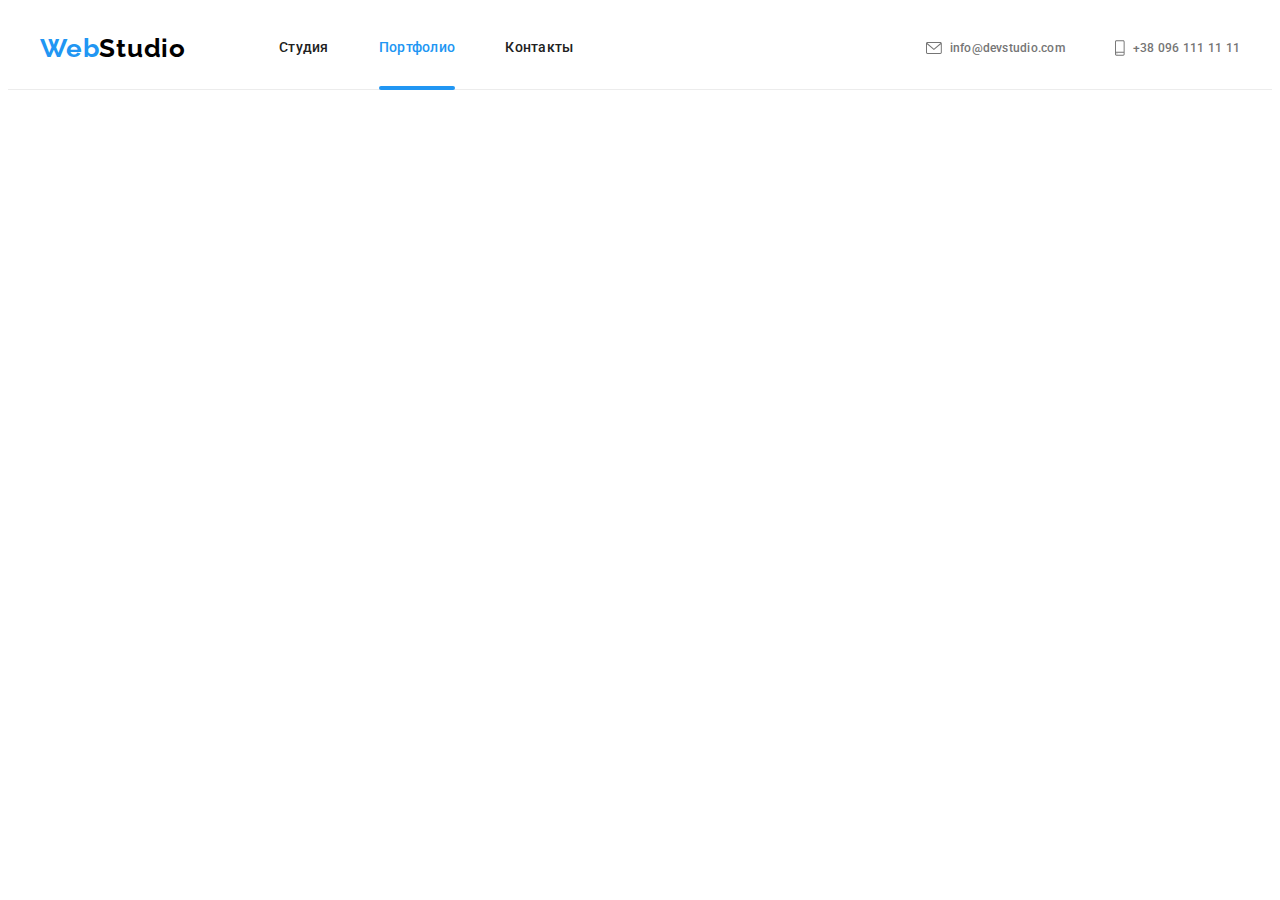
==== commit d6aa1cda: "Адаптирует нашу команду" ====
--- a/portfolio.html
+++ b/portfolio.html
@@ -66,28 +66,26 @@
 
       <div class="mobile-menu" data-menu>
         <div class="container mobile-menu__container">
-          <button type="button" class="mobile-menu__close-button" data-menu-close>
-            <svg class="mobile-menu__close-icon" width="40" height="40">
-              <use href="./images/sprite.svg#icon-close-black"></use>
-            </svg>
-          </button>
-
-          <ul class="mobile-menu__list list">
-            <li class="mobile-menu__item">
-              <a class=" mobile-menu__link link" href="./index.html"
-                >Студия</a
-              >
-            </li>
-            <li class="mobile-menu__item">
-              <a class="mobile-menu__link mobile-menu__link_current link" href="#">Портфолио</a>
-            </li>
-            <li class="mobile-menu__item">
-              <a class="mobile-menu__link link" href="#">Контакты</a>
-            </li>
-          </ul>
-
-          <ul class="mobile-menu__contact list">
-          <li>
+            <button type="button" class="mobile-menu__close-button" data-menu-close>
+                <svg class="mobile-menu__close-icon" width="40" height="40">
+                  <use href="./images/sprite.svg#icon-close-black"></use>
+                </svg>
+            </button>
+            <ul class="mobile-menu__list list">
+              <li class="mobile-menu__item">
+                <a class="mobile-menu__link link" href="./index.html">Студия</a>
+              </li>
+              <li class="mobile-menu__item">
+                <a class="mobile-menu__link mobile-menu__link_current link" href="#">Портфолио</a>
+              </li>
+              <li class="mobile-menu__item">
+                <a class="mobile-menu__link link" href="#">Контакты</a>
+              </li>
+            </ul>
+          
+          <div class="mobile-menu__bottom">
+            <ul class="mobile-menu__contact list">
+              <li>
             <a class="mobile-menu__phone-number link" href="tel:+380961111111">+38 096 111 11 11</a>
           </li>
           <li>
@@ -109,7 +107,8 @@
               <a class="mobile-menu__social-link link" href="#">LinkedIn</a>
             </li>
           </ul>
-        </div>
+          </div>
+        </div>  
       </div>
     </header>
 
--- a/css/main.min.css
+++ b/css/main.min.css
@@ -1 +1 @@
-:root{--primary-font: "Roboto", sans-serif;--secondary-font: "Raleway", sans-serif;--accent-color: #2196f3;--color-title: #212121;--color-text: #757575}.visually-hidden{position:absolute;width:1px;height:1px;margin:-1px;border:0;padding:0;white-space:nowrap;clip-path:inset(100%);clip:rect(0 0 0 0);overflow:hidden}h1,h2,h3,p{margin-top:0;margin-bottom:0}ul,ol{margin-top:0;margin-bottom:0;padding-left:0}img{display:block}.list{list-style:none}.link{text-decoration:none}body{font-family:var(--primary-font)}.container{width:100%;padding-left:15px;padding-right:15px}@media screen and (min-width: 480px){.container{width:480px;margin:0 auto}}@media screen and (min-width: 768px){.container{width:768px}}@media screen and (min-width: 1200px){.container{width:1200px}}.mobile-menu{position:fixed;left:0;top:0;width:100%;height:100%;background-color:#fff;opacity:0;visibility:hidden;pointer-events:none;transition:opacity 250ms cubic-bezier(0.4, 0, 0.2, 1),visibility 250ms cubic-bezier(0.4, 0, 0.2, 1)}.mobile-menu.is-open{opacity:1;visibility:visible;pointer-events:auto}.mobile-menu__container{position:relative;padding-left:40px;padding-top:48px;padding-bottom:48px}.mobile-menu__close-icon{transition:fill 250ms cubic-bezier(0.4, 0, 0.2, 1)}.mobile-menu__close-button{position:absolute;top:10px;right:15px;border:none;background-color:rgba(0,0,0,0);padding:0;line-height:0}.mobile-menu__close-button:hover .mobile-menu__close-icon,.mobile-menu__close-button:focus .mobile-menu__close-icon{fill:var(--accent-color)}.mobile-menu__link{font-family:var(--primary-font);font-weight:500;font-size:40px;line-height:1.18;text-align:center;letter-spacing:.02em;color:var(--color-title);transition:color 250ms cubic-bezier(0.4, 0, 0.2, 1)}.mobile-menu__link:hover,.mobile-menu__link:focus{color:var(--accent-color)}.mobile-menu__item:not(:last-child){margin-bottom:32px}.mobile-menu__link_current{color:var(--accent-color)}.mobile-menu__contact{padding-top:302px;padding-bottom:64px}.mobile-menu__email{font-family:var(--primary-font);font-weight:500;font-size:24px;line-height:1.17;letter-spacing:.02em;color:var(--color-text)}.mobile-menu__phone-number{font-family:var(--primary-font);display:block;font-weight:500;font-size:34px;line-height:1.18;letter-spacing:.02em;margin-bottom:32px;color:var(--accent-color)}.mobile-menu__social{display:flex;align-items:center}.mobile-menu__social-link{font-family:var(--primary-font);font-weight:500;font-size:18px;line-height:1.22;letter-spacing:.02em;color:var(--accent-color);padding-left:10px;padding-right:10px}.mobile-menu__social-item:not(:last-child){border-right:1px solid rgba(33,33,33,.2)}.logo{padding-top:25px;padding-bottom:25px;font-family:var(--secondary-font);font-weight:700;font-size:26px;line-height:1.19;letter-spacing:.03em;color:var(--accent-color)}.footer__logo{padding-bottom:20px;padding-top:0}.header__logo{margin-right:93px}.logo_theme_dark{color:#000}.logo_theme_light{color:#fff}.backdrop{position:fixed;top:0;left:0;width:100%;height:100%;background:rgba(0,0,0,.2);transition:opacity 250ms cubic-bezier(0.4, 0, 0.2, 1),visibility 250ms cubic-bezier(0.4, 0, 0.2, 1)}.backdrop.is-hidden{opacity:0;visibility:hidden;pointer-events:none}.modal{position:absolute;top:50%;left:50%;transform:translate(-50%, -50%);width:528px;height:581px;background-color:#fff;box-shadow:0px 1px 3px rgba(0,0,0,.12),0px 1px 1px rgba(0,0,0,.14),0px 2px 1px rgba(0,0,0,.2);border-radius:4px;padding:40px}.modal__close-button{position:absolute;top:8px;right:8px;display:flex;align-items:center;justify-content:center;width:30px;height:30px;padding:0;border-radius:50%;background:#fff;border:1px solid rgba(0,0,0,.1);cursor:pointer}.modal__close-button:hover .modal__close-icon,.modal__close-button:focus .modal__close-icon{fill:var(--accent-color)}.modal__close-icon{transition:fill 250ms cubic-bezier(0.4, 0, 0.2, 1)}.contact-form{display:flex;flex-direction:column}.contact-form__text{font-family:var(--primary-font);font-weight:700;font-size:20px;line-height:1.15;text-align:center;letter-spacing:.03em;color:var(--color-title);margin-bottom:12px}.contact-form__field{margin-bottom:10px}.contact-form__input{width:100%;border:1px solid rgba(33,33,33,.2);border-radius:4px;padding-left:42px;height:40px;transition:border 250ms cubic-bezier(0.4, 0, 0.2, 1);cursor:pointer}.contact-form__input:focus{outline:none;border:1px solid var(--accent-color)}.contact-form__icon{position:absolute;width:18px;height:18px;top:50%;left:12px;transform:translateY(-50%);fill:var(--color-title);transition:fill 250ms cubic-bezier(0.4, 0, 0.2, 1)}.contact-form__input:focus+.contact-form__icon{fill:var(--accent-color)}.contact-form__wrapper{position:relative;display:block}.contact-form__message{display:block;width:100%;border:1px solid rgba(33,33,33,.2);border-radius:4px;padding:16px 12px;height:120px;resize:none;margin-bottom:20px;transition:border 250ms cubic-bezier(0.4, 0, 0.2, 1);cursor:pointer}.contact-form__message:focus{outline:none;border:1px solid var(--accent-color)}.contact-form__message::placeholder{color:rgba(117,117,117,.5)}.contact-form__field-key{display:block;font-family:var(--primary-font);font-weight:400;font-size:12px;line-height:1.16;letter-spacing:.01em;color:var(--color-text);margin-bottom:4px}.contact-form__button{min-width:200px;align-self:center;font-weight:700;font-size:16px;line-height:1.87;letter-spacing:.06em;color:#fff;background:var(--accent-color);box-shadow:0px 4px 4px rgba(0,0,0,.15);border:none;border-radius:4px;cursor:pointer;padding:10px 56px;display:block}.contact-form__policy-text{display:flex;align-items:center;justify-content:center;font-family:var(--primary-font);font-weight:400;font-size:14px;line-height:1.71;margin-bottom:30px;letter-spacing:.03em;color:#757575}.contact-form__policy-text::before{content:"";display:block;cursor:pointer;margin-right:7px;width:16px;height:15px;background-image:url(../images/check-box.svg)}.contact-form__checkbox:checked+.contact-form__policy-text::before{background-image:url(../images/icon-check.svg)}.menu{display:none}.page-header__contact{display:none}.page-header{padding-top:16px;padding-bottom:16px}.page-header__container{display:flex;align-items:center;justify-content:space-between}.mobile-menu-open-button__icon{transition:fill 250ms cubic-bezier(0.4, 0, 0.2, 1)}.mobile-menu-open-button{border:none;background-color:rgba(0,0,0,0);padding:0;line-height:0}.mobile-menu-open-button:hover .mobile-menu-open-button__icon,.mobile-menu-open-button:focus .mobile-menu-open-button__icon{fill:var(--accent-color)}.page-header{border-bottom:1px solid #ececec}@media screen and (min-width: 768px){.page-header{padding-bottom:0}.mobile-menu-open-button{display:none}.menu{display:block}.page-header__contact{display:block}.menu{display:flex;align-items:center}.navigation{display:flex;align-items:center}.page-header__contact{display:flex;flex-direction:column}.header__logo{margin-right:88px}.menu__item:not(:last-child){margin-right:50px}.menu__link{position:relative;display:flex;flex-direction:column;align-items:center;font-family:var(--primary-font);font-style:normal;font-weight:500;font-size:14px;line-height:1.14;letter-spacing:.02em;color:var(--color-title);padding-top:32px;padding-bottom:32px;transition:color 250ms cubic-bezier(0.4, 0, 0.2, 1)}.menu__link:hover,.menu__link:focus{color:var(--accent-color)}.menu__link_current{color:var(--accent-color)}.menu__link_current::after{position:absolute;display:block;bottom:-2px;width:100%;height:4px;background-color:#2196f3;border-radius:2px;content:""}.contact__email{display:flex;align-items:center;font-family:var(--primary-font);font-style:normal;font-weight:500;font-size:12px;line-height:1.17;letter-spacing:.02em;margin-bottom:10px;color:#757575;transition:color 250ms cubic-bezier(0.4, 0, 0.2, 1)}.contact__email:hover,.contact__email:focus{color:var(--accent-color);fill:currentColor}.contact__email:hover .contact__icon,.contact__email:focus .contact__icon{color:var(--accent-color);fill:currentColor}.contact__icon{margin-right:8px;fill:var(--color-text);transition:fill 250ms cubic-bezier(0.4, 0, 0.2, 1)}.contact__phone-number{display:flex;align-items:center;font-family:var(--primary-font);font-style:normal;font-weight:500;font-size:12px;line-height:1.17;letter-spacing:.02em;color:#757575;transition:color 250ms cubic-bezier(0.4, 0, 0.2, 1)}.contact__phone-number:hover,.contact__phone-number:focus{color:var(--accent-color);fill:currentColor}.contact__phone-number:hover .contact__icon,.contact__phone-number:focus .contact__icon{color:var(--accent-color);fill:currentColor}}@media screen and (min-width: 1200px){.page-header__contact{display:flex;align-items:center;flex-direction:row}.page-header__contact .contact__email{margin-right:50px;margin-bottom:0}.header__logo{margin-right:93px}}.stydio-hero__container{padding-top:200px;padding-bottom:200px}.stydio-hero__title{font-weight:900;font-size:44px;line-height:1.36;letter-spacing:.06em;text-transform:uppercase;color:#fff;margin-bottom:30px;text-align:center}.stydio-hero{background-color:#c4c4c4;background-image:linear-gradient(rgba(47, 48, 58, 0.4), rgba(47, 48, 58, 0.4)),url("../images/shapka.jpg");background-size:cover;background-position:initial;background-repeat:no-repeat;max-width:1600px;margin-left:auto;margin-right:auto}.modal-btn{min-width:200px;font-weight:700;font-size:16px;line-height:1.87;letter-spacing:.06em;color:#fff;background:var(--accent-color);box-shadow:0px 4px 4px var(--color-title);border:none;border-radius:4px;cursor:pointer;padding:10px 32px;display:block;margin-left:auto;margin-right:auto}.benefits-menu__logo{display:flex;align-items:center;justify-content:center;width:270px;height:120px;background:#f5f4fa;margin-bottom:30px}.benefits__benefits-menu{display:flex;align-items:center;padding-top:94px;padding-bottom:94px}.benefits-menu__item:not(:last-child){margin-right:30px}.benefits-menu__title{font-weight:700;font-size:14px;line-height:1.14;letter-spacing:.03em;text-transform:uppercase;margin-bottom:10px;color:var(--color-title)}.benefits-menu__description{font-weight:400;font-size:14px;line-height:1.71;letter-spacing:.03em;color:var(--color-text)}.portfolio__portfolio-gallery{display:flex;flex-wrap:wrap;padding-bottom:94px}.portfolio__title{font-weight:700;font-size:36px;line-height:1.17;text-align:center;letter-spacing:.03em;margin-bottom:50px;color:var(--color-title)}.portfolio-gallery__item{position:relative}.portfolio-gallery__item:not(:nth-child(3n)){margin-right:30px}.portfolio-gallery__overlay{display:flex;align-items:center;justify-content:center;position:absolute;right:0;bottom:0;width:100%;height:70px;font-family:var(--primary-font);font-weight:700;font-size:14px;line-height:1.14;letter-spacing:.03em;text-transform:uppercase;color:#fff;background:rgba(47,48,58,.8)}.social-info-list{display:flex;justify-content:center}.social-info-list__item:not(:last-child){margin-right:10px}.social-info-list__link{display:flex;align-items:center;justify-content:center;width:44px;height:44px;border-radius:50%;background:#fff;transition:background-color 250ms cubic-bezier(0.4, 0, 0.2, 1)}.social-info-list__link:hover,.social-info-list__link:focus{background-color:var(--accent-color)}.social-info-list__icon{fill:#afb1b8;transition:fill 250ms cubic-bezier(0.4, 0, 0.2, 1)}.social-info-list__link:hover .social-info-list__icon,.social-info-list__link:focus .social-info-list__icon{fill:#fff}.our-team__employees{display:flex;flex-wrap:wrap;padding-bottom:94px}.employees__card-content{padding-top:30px;padding-bottom:30px}.our-team{background:#f5f4fa}.employees__card{box-shadow:0px 1px 3px rgba(0,0,0,.12),0px 1px 1px rgba(0,0,0,.14),0px 2px 1px rgba(0,0,0,.2);border-radius:0px 0px 4px 4px;background:#fff}.employees__card:not(:nth-child(4n)){margin-right:30px}.employees__title{font-weight:700;font-size:36px;line-height:1.67;text-align:center;letter-spacing:.03em;padding-top:94px;padding-bottom:50px;color:var(--color-title)}.employees__name{font-weight:500;font-size:16px;line-height:1.19;text-align:center;letter-spacing:.03em;margin-bottom:10px;color:var(--color-title)}.employees__position{font-weight:400;font-size:16px;line-height:1.19;text-align:center;letter-spacing:.03em;margin-bottom:16px;color:var(--color-text)}.our-clients__container{padding-top:94px;padding-bottom:94px}.our-clients__title{font-family:var(--primary-font);font-weight:700;font-size:36px;line-height:1.17;text-align:center;letter-spacing:.03em;margin-bottom:50px;color:var(--color-title)}.our-clients__list{display:flex}.our-clients__item:not(:last-child){margin-right:30px}.our-clients__link{display:flex;align-items:center;justify-content:center;width:170px;height:92px;border:1px solid #afb1b8;border-radius:4px;background:#fff;transition:border 250ms cubic-bezier(0.4, 0, 0.2, 1)}.our-clients__link:hover,.our-clients__link:focus{border:1px solid var(--accent-color)}.our-clients__icon{fill:#afb1b8;transition:fill 250ms cubic-bezier(0.4, 0, 0.2, 1)}.our-clients__link:hover .our-clients__icon,.our-clients__link:focus .our-clients__icon{fill:var(--accent-color)}.container__filters-buttons{display:flex;align-items:center;justify-content:center;padding-top:94px;padding-bottom:50px}.filters-buttons__item:not(:last-child){margin-right:8px}.filters-buttons__btn{border:none;font-weight:500;font-size:16px;line-height:26px;text-align:center;letter-spacing:.03em;color:var(--color-title);background:#f5f4fa;cursor:pointer;padding:6px 22px;box-shadow:0px 3px 1px rgba(0,0,0,.1),0px 1px 2px rgba(0,0,0,.08),0px 2px 2px rgba(0,0,0,.12);border-radius:4px;transition:background-color 250ms cubic-bezier(0.4, 0, 0.2, 1),color 250ms cubic-bezier(0.4, 0, 0.2, 1)}.filters-buttons__btn:hover,.filters-buttons__btn:focus{color:#fff;background-color:var(--accent-color)}.container__projects-list{display:flex;flex-wrap:wrap;padding-bottom:94px}.projects-list__item:not(:nth-child(3n)){margin-right:30px}.projects-list__item:not(:nth-last-child(-n+3)){margin-bottom:30px}.projects-list__img-wrapper{position:relative;overflow:hidden}.project-list__overlay{position:absolute;top:0;left:0;width:100%;height:100%;font-family:var(--primary-font);font-weight:400;font-size:18px;line-height:1.56;letter-spacing:.03em;padding-top:63px;padding-bottom:63px;padding-left:24px;padding-right:24px;overflow:auto;transform:translateY(100%);transition:transform 250ms cubic-bezier(0.4, 0, 0.2, 1);color:#fff;background:rgba(33,150,243,.9)}.projects-list__link:hover .project-list__overlay,.projects-list__link:focus .project-list__overlay{transform:translateY(0%)}.projects-list__card-content{padding-top:20px;padding-bottom:20px;padding-left:24px;padding-right:24px;background:#fff;border:1px solid #eee}.projects-list__item{background:#fff}.projects-list__link{display:block;transition:box-shadow 250ms cubic-bezier(0.4, 0, 0.2, 1)}.projects-list__link:hover,.projects-list__link:focus{box-shadow:0px 1px 1px rgba(0,0,0,.12),0px 4px 4px rgba(0,0,0,.06),1px 4px 6px rgba(0,0,0,.16)}.projects-list__name{font-weight:700;font-size:18px;line-height:2;letter-spacing:.06em;color:var(--color-title);margin-bottom:4px}.projects-list__description{font-weight:400;font-size:16px;line-height:1.87;letter-spacing:.03em;color:var(--color-text)}.footer__container{display:flex;justify-content:space-between;padding-top:60px;padding-bottom:60px}.footer__contact{display:flex}.footer__left{display:flex;flex-direction:column;justify-content:flex-start;margin-right:70px}.footer__right{display:flex;flex-direction:column;align-items:start}.contact-list__container:not(:last-child){margin-bottom:9px}.footer{display:flex;justify-content:start;background:#2f303a}.contact-list__phone-number{font-style:normal;font-weight:400;font-size:14px;line-height:1.71;letter-spacing:.03em;color:rgba(255,255,255,.6)}.contact-list__email{font-style:normal;font-weight:400;font-size:14px;line-height:1.71;letter-spacing:.03em;color:rgba(255,255,255,.6)}.contact-list__link{font-style:normal;font-weight:400;font-size:14px;line-height:1.71;letter-spacing:.03em;color:#fff}.footer__pointing-text{font-family:var(--primary-font);font-weight:700;font-size:14px;line-height:1.14;letter-spacing:.03em;text-transform:uppercase;color:#fff;margin-bottom:20px}.social-info-list__link{display:flex;align-items:center;justify-content:center;width:44px;height:44px;border-radius:50%;background:#fff;background-color:rgba(255,255,255,.1);transition:background-color 250ms cubic-bezier(0.4, 0, 0.2, 1)}.social-info-list__link:hover,.social-info-list__link:focus{background-color:var(--accent-color)}.social-info-list__icon_footer{fill:#fff;transition:fill 250ms cubic-bezier(0.4, 0, 0.2, 1)}.footer-social-list-link:hover .social-info-list__icon_footer,.footer-social-list-link:focus .social-info-list__icon_footer{fill:#fff}.subscribe-section__text{font-family:var(--primary-font);font-weight:700;font-size:14px;line-height:1.14;letter-spacing:.03em;text-transform:uppercase;color:#fff;margin-bottom:20px}.subscribe-section__form-input{font-family:var(--primary-font);font-weight:400;font-size:16px;line-height:1.25;letter-spacing:.03em;color:#fff;border:1px solid rgba(255,255,255,.3);filter:drop-shadow(0px 4px 4px rgba(0, 0, 0, 0.15));border-radius:4px;background:#2f303a;height:50px;width:358px;margin-right:12px;padding-left:16px;cursor:pointer}.subscribe-section__form-input:focus{outline:none}.subscribe-section__form-input::placeholder{font-family:var(--primary-font);font-weight:400;font-size:16px;line-height:1.25;display:flex;align-items:center;letter-spacing:.03em;color:rgba(255,255,255,.6)}.subscribe-section__button-container{display:flex;align-items:center;justify-content:center}.subscribe-section__button{background:var(--accent-color);box-shadow:0px 4px 4px rgba(0,0,0,.15);border-radius:4px;border:none;cursor:pointer;height:50px}.subscribe-section__button-text{font-family:var(--primary-font);font-weight:700;font-size:16px;line-height:1.88;letter-spacing:.06em;color:#fff;margin-right:10px}/*# sourceMappingURL=main.min.css.map */+:root{--primary-font: "Roboto", sans-serif;--secondary-font: "Raleway", sans-serif;--accent-color: #2196f3;--color-title: #212121;--color-text: #757575}.visually-hidden{position:absolute;width:1px;height:1px;margin:-1px;border:0;padding:0;white-space:nowrap;clip-path:inset(100%);clip:rect(0 0 0 0);overflow:hidden}h1,h2,h3,p{margin-top:0;margin-bottom:0}ul,ol{margin-top:0;margin-bottom:0;padding-left:0}img{display:block}.list{list-style:none}.link{text-decoration:none}body{font-family:var(--primary-font)}.container{width:100%;padding-left:15px;padding-right:15px}@media screen and (min-width: 480px){.container{width:480px;margin:0 auto}}@media screen and (min-width: 768px){.container{width:768px}}@media screen and (min-width: 1200px){.container{width:1200px}}.mobile-menu{position:fixed;left:0;top:0;width:100%;height:100%;background-color:#fff;opacity:0;visibility:hidden;pointer-events:none;transition:opacity 250ms cubic-bezier(0.4, 0, 0.2, 1),visibility 250ms cubic-bezier(0.4, 0, 0.2, 1)}.mobile-menu.is-open{opacity:1;visibility:visible;pointer-events:auto}.mobile-menu__container{display:flex;flex-direction:column;justify-content:space-between;height:100%;position:relative;padding-left:40px;padding-top:48px;padding-bottom:48px}.mobile-menu__close-icon{transition:fill 250ms cubic-bezier(0.4, 0, 0.2, 1)}.mobile-menu__close-button{position:absolute;top:10px;right:15px;border:none;background-color:rgba(0,0,0,0);padding:0;line-height:0}.mobile-menu__close-button:hover .mobile-menu__close-icon,.mobile-menu__close-button:focus .mobile-menu__close-icon{fill:var(--accent-color)}.mobile-menu__link{font-family:var(--primary-font);font-weight:500;font-size:40px;line-height:1.18;text-align:center;letter-spacing:.02em;color:var(--color-title);transition:color 250ms cubic-bezier(0.4, 0, 0.2, 1)}.mobile-menu__link:hover,.mobile-menu__link:focus{color:var(--accent-color)}.mobile-menu__item:not(:last-child){margin-bottom:32px}.mobile-menu__link_current{color:var(--accent-color)}.mobile-menu__contact{margin-bottom:64px}.mobile-menu__email{font-family:var(--primary-font);font-weight:500;font-size:24px;line-height:1.17;letter-spacing:.02em;color:var(--color-text)}.mobile-menu__phone-number{font-family:var(--primary-font);display:block;font-weight:500;font-size:34px;line-height:1.18;letter-spacing:.02em;margin-bottom:32px;color:var(--accent-color)}.mobile-menu__social{display:flex;align-items:center}.mobile-menu__social-link{font-family:var(--primary-font);font-weight:500;font-size:18px;line-height:1.22;letter-spacing:.02em;color:var(--accent-color);padding-left:10px;padding-right:10px}.mobile-menu__social-item:not(:last-child){border-right:1px solid rgba(33,33,33,.2)}.logo{padding-top:25px;padding-bottom:25px;font-family:var(--secondary-font);font-weight:700;font-size:26px;line-height:1.19;letter-spacing:.03em;color:var(--accent-color)}.footer__logo{padding-bottom:20px;padding-top:0}.header__logo{margin-right:93px}.logo_theme_dark{color:#000}.logo_theme_light{color:#fff}.backdrop{position:fixed;top:0;left:0;width:100%;height:100%;background:rgba(0,0,0,.2);transition:opacity 250ms cubic-bezier(0.4, 0, 0.2, 1),visibility 250ms cubic-bezier(0.4, 0, 0.2, 1)}.backdrop.is-hidden{opacity:0;visibility:hidden;pointer-events:none}.modal{position:absolute;top:50%;left:50%;transform:translate(-50%, -50%);width:528px;height:581px;background-color:#fff;box-shadow:0px 1px 3px rgba(0,0,0,.12),0px 1px 1px rgba(0,0,0,.14),0px 2px 1px rgba(0,0,0,.2);border-radius:4px;padding:40px}.modal__close-button{position:absolute;top:8px;right:8px;display:flex;align-items:center;justify-content:center;width:30px;height:30px;padding:0;border-radius:50%;background:#fff;border:1px solid rgba(0,0,0,.1);cursor:pointer}.modal__close-button:hover .modal__close-icon,.modal__close-button:focus .modal__close-icon{fill:var(--accent-color)}.modal__close-icon{transition:fill 250ms cubic-bezier(0.4, 0, 0.2, 1)}.contact-form{display:flex;flex-direction:column}.contact-form__text{font-family:var(--primary-font);font-weight:700;font-size:20px;line-height:1.15;text-align:center;letter-spacing:.03em;color:var(--color-title);margin-bottom:12px}.contact-form__field{margin-bottom:10px}.contact-form__input{width:100%;border:1px solid rgba(33,33,33,.2);border-radius:4px;padding-left:42px;height:40px;transition:border 250ms cubic-bezier(0.4, 0, 0.2, 1);cursor:pointer}.contact-form__input:focus{outline:none;border:1px solid var(--accent-color)}.contact-form__icon{position:absolute;width:18px;height:18px;top:50%;left:12px;transform:translateY(-50%);fill:var(--color-title);transition:fill 250ms cubic-bezier(0.4, 0, 0.2, 1)}.contact-form__input:focus+.contact-form__icon{fill:var(--accent-color)}.contact-form__wrapper{position:relative;display:block}.contact-form__message{display:block;width:100%;border:1px solid rgba(33,33,33,.2);border-radius:4px;padding:16px 12px;height:120px;resize:none;margin-bottom:20px;transition:border 250ms cubic-bezier(0.4, 0, 0.2, 1);cursor:pointer}.contact-form__message:focus{outline:none;border:1px solid var(--accent-color)}.contact-form__message::placeholder{color:rgba(117,117,117,.5)}.contact-form__field-key{display:block;font-family:var(--primary-font);font-weight:400;font-size:12px;line-height:1.16;letter-spacing:.01em;color:var(--color-text);margin-bottom:4px}.contact-form__button{min-width:200px;align-self:center;font-weight:700;font-size:16px;line-height:1.87;letter-spacing:.06em;color:#fff;background:var(--accent-color);box-shadow:0px 4px 4px rgba(0,0,0,.15);border:none;border-radius:4px;cursor:pointer;padding:10px 56px;display:block}.contact-form__policy-text{display:flex;align-items:center;justify-content:center;font-family:var(--primary-font);font-weight:400;font-size:14px;line-height:1.71;margin-bottom:30px;letter-spacing:.03em;color:#757575}.contact-form__policy-text::before{content:"";display:block;cursor:pointer;margin-right:7px;width:16px;height:15px;background-image:url(../images/check-box.svg)}.contact-form__checkbox:checked+.contact-form__policy-text::before{background-image:url(../images/icon-check.svg)}.menu{display:none}.page-header__contact{display:none}.page-header{padding-top:16px;padding-bottom:16px}.page-header__container{display:flex;align-items:center;justify-content:space-between}.mobile-menu-open-button__icon{transition:fill 250ms cubic-bezier(0.4, 0, 0.2, 1)}.mobile-menu-open-button{border:none;background-color:rgba(0,0,0,0);padding:0;line-height:0}.mobile-menu-open-button:hover .mobile-menu-open-button__icon,.mobile-menu-open-button:focus .mobile-menu-open-button__icon{fill:var(--accent-color)}.page-header{border-bottom:1px solid #ececec}@media screen and (min-width: 768px){.page-header{padding-top:0;padding-bottom:0}.mobile-menu-open-button{display:none}.menu{display:block}.page-header__contact{display:block}.menu{display:flex;align-items:center}.navigation{display:flex;align-items:center}.page-header__contact{display:flex;flex-direction:column}.header__logo{margin-right:88px}.menu__item:not(:last-child){margin-right:50px}.menu__link{position:relative;display:flex;flex-direction:column;align-items:center;font-style:normal;font-weight:500;font-size:14px;line-height:1.14;letter-spacing:.02em;color:var(--color-title);padding-top:32px;padding-bottom:32px;transition:color 250ms cubic-bezier(0.4, 0, 0.2, 1)}.menu__link:hover,.menu__link:focus{color:var(--accent-color)}.menu__link_current{color:var(--accent-color)}.menu__link_current::after{position:absolute;display:block;bottom:-2px;width:100%;height:4px;background-color:#2196f3;border-radius:2px;content:""}.contact__email{display:flex;align-items:center;font-style:normal;font-weight:500;font-size:12px;line-height:1.17;letter-spacing:.02em;margin-bottom:10px;color:#757575;transition:color 250ms cubic-bezier(0.4, 0, 0.2, 1)}.contact__email:hover,.contact__email:focus{color:var(--accent-color);fill:currentColor}.contact__email:hover .contact__icon,.contact__email:focus .contact__icon{color:var(--accent-color);fill:currentColor}.contact__icon{margin-right:8px;fill:var(--color-text);transition:fill 250ms cubic-bezier(0.4, 0, 0.2, 1)}.contact__phone-number{display:flex;align-items:center;font-style:normal;font-weight:500;font-size:12px;line-height:1.17;letter-spacing:.02em;color:#757575;transition:color 250ms cubic-bezier(0.4, 0, 0.2, 1)}.contact__phone-number:hover,.contact__phone-number:focus{color:var(--accent-color);fill:currentColor}.contact__phone-number:hover .contact__icon,.contact__phone-number:focus .contact__icon{color:var(--accent-color);fill:currentColor}}@media screen and (min-width: 1200px){.page-header__contact{display:flex;align-items:center;flex-direction:row}.page-header__contact .contact__email{margin-right:50px;margin-bottom:0}.header__logo{margin-right:93px}}.stydio-hero__container{padding-top:118px;padding-bottom:118px}.stydio-hero__title{font-weight:900;font-size:26px;line-height:1.62;margin-bottom:30px;text-align:center;letter-spacing:.06em;text-transform:uppercase;color:#fff}.modal-btn{min-width:200px;font-weight:700;font-size:16px;line-height:1.87;letter-spacing:.06em;color:#fff;background:var(--accent-color);box-shadow:0px 4px 4px var(--color-title);border:none;border-radius:4px;cursor:pointer;padding:10px 32px;display:block;margin-left:auto;margin-right:auto}.stydio-hero{background-color:#c4c4c4;background-image:linear-gradient(rgba(47, 48, 58, 0.4), rgba(47, 48, 58, 0.4)),url("/images/shapka-mobile.jpg");background-size:cover;background-position:center;background-repeat:no-repeat;min-height:400px}@media(min-device-pixel-ratio: 2),(min-resolution: 192dpi),(min-resolution: 2dppx){.stydio-hero{background-image:linear-gradient(rgba(47, 48, 58, 0.4), rgba(47, 48, 58, 0.4)),url("/images/shapka-mobile@2x.jpg")}}@media screen and (min-width: 768px){.stydio-hero{background-image:linear-gradient(rgba(47, 48, 58, 0.4), rgba(47, 48, 58, 0.4)),url("/images/shapka-tablet.jpg")}}@media screen and (min-width: 768px)and (min-device-pixel-ratio: 2),screen and (min-width: 768px)and (min-resolution: 192dpi),screen and (min-width: 768px)and (min-resolution: 2dppx){.stydio-hero{background-image:linear-gradient(rgba(47, 48, 58, 0.4), rgba(47, 48, 58, 0.4)),url("/images/shapka-tablet@2x.jpg")}}@media screen and (min-width: 1200px){.stydio-hero__container{padding-top:200px;padding-bottom:200px}.stydio-hero__title{font-size:44px;line-height:1.36}.stydio-hero{background-image:linear-gradient(rgba(47, 48, 58, 0.4), rgba(47, 48, 58, 0.4)),url("/images/shapka-desktop.jpg")}}@media screen and (min-width: 1200px)and (min-device-pixel-ratio: 2),screen and (min-width: 1200px)and (min-resolution: 192dpi),screen and (min-width: 1200px)and (min-resolution: 2dppx){.stydio-hero{background-image:linear-gradient(rgba(47, 48, 58, 0.4), rgba(47, 48, 58, 0.4)),url("/images/shapka-desktop@2x.jpg")}}.benefits-menu__logo{display:flex;align-items:center;justify-content:center;width:100%;height:120px;background:#f5f4fa;margin-bottom:30px}.benefits{padding-top:60px;padding-bottom:60px}.benefits-menu__title{font-weight:700;font-size:14px;line-height:1.14;text-align:center;letter-spacing:.03em;text-transform:uppercase;margin-bottom:10px;color:var(--color-title)}.benefits-menu__description{font-weight:400;font-size:14px;line-height:1.71;letter-spacing:.03em;color:var(--color-text)}.benefits-menu__item:not(:last-child){margin-bottom:30px}@media screen and (min-width: 768px){.benefits-menu__logo{width:354px}.benefits-menu__item{display:flex;flex-direction:column;width:354px}.benefits-menu__item:not(:last-child){margin-bottom:0}.benefits-menu__item:nth-child(2n+1){margin-right:30px}.benefits-menu__item:nth-child(-n+2){margin-bottom:30px}.benefits-menu__title{text-align:start}.benefits-menu{display:flex;flex-wrap:wrap}}@media screen and (min-width: 1200px){.benefits-menu__logo{width:270px}.benefits{padding-top:94px;padding-bottom:94px}.benefits-menu__item{display:flex;width:270px}.benefits-menu__item:not(:last-child){margin-right:30px}.benefits-menu__item:nth-child(-n+2){margin-bottom:0}}@media screen and (max-width: 1199px){.portfolio{display:none}}.portfolio__portfolio-gallery{display:flex;flex-wrap:wrap;padding-bottom:94px}.portfolio__title{font-weight:700;font-size:36px;line-height:1.17;text-align:center;letter-spacing:.03em;margin-bottom:50px;color:var(--color-title)}.portfolio-gallery__item{position:relative}.portfolio-gallery__item:not(:nth-child(3n)){margin-right:30px}.portfolio-gallery__overlay{display:flex;align-items:center;justify-content:center;position:absolute;right:0;bottom:0;width:100%;height:70px;font-family:var(--primary-font);font-weight:700;font-size:14px;line-height:1.14;letter-spacing:.03em;text-transform:uppercase;color:#fff;background:rgba(47,48,58,.8)}.employees__title{font-weight:700;font-size:28px;line-height:1.17;text-align:center;letter-spacing:.03em;padding-top:60px;padding-bottom:30px;color:var(--color-title)}.our-team{background:#f5f4fa}.our-team__employees{display:flex;justify-content:center;align-items:center;flex-wrap:wrap;padding-bottom:60px}.employees__card-content{padding-top:30px;padding-bottom:24px}.employees__card{box-shadow:0px 1px 3px rgba(0,0,0,.12),0px 1px 1px rgba(0,0,0,.14),0px 2px 1px rgba(0,0,0,.2);border-radius:0px 0px 4px 4px;background:#fff}.employees__card:not(:last-child){margin-bottom:30px}.employees__name{font-weight:500;font-size:16px;line-height:1.19;text-align:center;letter-spacing:.03em;margin-bottom:10px;color:var(--color-title)}.employees__position{font-weight:400;font-size:16px;line-height:1.19;text-align:center;letter-spacing:.03em;margin-bottom:16px;color:var(--color-text)}.social-info-list{display:flex;justify-content:center}.social-info-list__item:not(:last-child){margin-right:10px}.social-info-list__link{display:flex;align-items:center;justify-content:center;width:44px;height:44px;border-radius:50%;background:#fff;transition:background-color 250ms cubic-bezier(0.4, 0, 0.2, 1)}.social-info-list__link:hover,.social-info-list__link:focus{background-color:var(--accent-color)}.social-info-list__icon{fill:#afb1b8;transition:fill 250ms cubic-bezier(0.4, 0, 0.2, 1)}.social-info-list__link:hover .social-info-list__icon,.social-info-list__link:focus .social-info-list__icon{fill:#fff}@media screen and (min-width: 768px){.employees__card:not(:last-child){margin-bottom:0}.employees__card:nth-child(2n+1){margin-right:30px}.employees__card:nth-child(-n+2){margin-bottom:30px}}@media screen and (min-width: 1200px){.employees__title{font-size:36px;line-height:1.67;padding-top:94px;padding-bottom:50px}.our-team__employees{padding-bottom:94px}.employees__card-content{padding-bottom:30px}.employees__card:nth-child(2n+1){margin-right:0}.employees__card:nth-child(-n+2){margin-bottom:0}.employees__card:not(:nth-child(4n)){margin-right:30px}}.our-clients__container{padding-top:94px;padding-bottom:94px}.our-clients__title{font-family:var(--primary-font);font-weight:700;font-size:36px;line-height:1.17;text-align:center;letter-spacing:.03em;margin-bottom:50px;color:var(--color-title)}.our-clients__list{display:flex}.our-clients__item:not(:last-child){margin-right:30px}.our-clients__link{display:flex;align-items:center;justify-content:center;width:170px;height:92px;border:1px solid #afb1b8;border-radius:4px;background:#fff;transition:border 250ms cubic-bezier(0.4, 0, 0.2, 1)}.our-clients__link:hover,.our-clients__link:focus{border:1px solid var(--accent-color)}.our-clients__icon{fill:#afb1b8;transition:fill 250ms cubic-bezier(0.4, 0, 0.2, 1)}.our-clients__link:hover .our-clients__icon,.our-clients__link:focus .our-clients__icon{fill:var(--accent-color)}.container__filters-buttons{display:flex;align-items:center;justify-content:center;padding-top:94px;padding-bottom:50px}.filters-buttons__item:not(:last-child){margin-right:8px}.filters-buttons__btn{border:none;font-weight:500;font-size:16px;line-height:26px;text-align:center;letter-spacing:.03em;color:var(--color-title);background:#f5f4fa;cursor:pointer;padding:6px 22px;box-shadow:0px 3px 1px rgba(0,0,0,.1),0px 1px 2px rgba(0,0,0,.08),0px 2px 2px rgba(0,0,0,.12);border-radius:4px;transition:background-color 250ms cubic-bezier(0.4, 0, 0.2, 1),color 250ms cubic-bezier(0.4, 0, 0.2, 1)}.filters-buttons__btn:hover,.filters-buttons__btn:focus{color:#fff;background-color:var(--accent-color)}.container__projects-list{display:flex;flex-wrap:wrap;padding-bottom:94px}.projects-list__item:not(:nth-child(3n)){margin-right:30px}.projects-list__item:not(:nth-last-child(-n+3)){margin-bottom:30px}.projects-list__img-wrapper{position:relative;overflow:hidden}.project-list__overlay{position:absolute;top:0;left:0;width:100%;height:100%;font-family:var(--primary-font);font-weight:400;font-size:18px;line-height:1.56;letter-spacing:.03em;padding-top:63px;padding-bottom:63px;padding-left:24px;padding-right:24px;overflow:auto;transform:translateY(100%);transition:transform 250ms cubic-bezier(0.4, 0, 0.2, 1);color:#fff;background:rgba(33,150,243,.9)}.projects-list__link:hover .project-list__overlay,.projects-list__link:focus .project-list__overlay{transform:translateY(0%)}.projects-list__card-content{padding-top:20px;padding-bottom:20px;padding-left:24px;padding-right:24px;background:#fff;border:1px solid #eee}.projects-list__item{background:#fff}.projects-list__link{display:block;transition:box-shadow 250ms cubic-bezier(0.4, 0, 0.2, 1)}.projects-list__link:hover,.projects-list__link:focus{box-shadow:0px 1px 1px rgba(0,0,0,.12),0px 4px 4px rgba(0,0,0,.06),1px 4px 6px rgba(0,0,0,.16)}.projects-list__name{font-weight:700;font-size:18px;line-height:2;letter-spacing:.06em;color:var(--color-title);margin-bottom:4px}.projects-list__description{font-weight:400;font-size:16px;line-height:1.87;letter-spacing:.03em;color:var(--color-text)}.footer__container{display:flex;justify-content:space-between;padding-top:60px;padding-bottom:60px}.footer__contact{display:flex}.footer__left{display:flex;flex-direction:column;justify-content:flex-start;margin-right:70px}.footer__right{display:flex;flex-direction:column;align-items:start}.contact-list__container:not(:last-child){margin-bottom:9px}.footer{display:flex;justify-content:start;background:#2f303a}.contact-list__phone-number{font-style:normal;font-weight:400;font-size:14px;line-height:1.71;letter-spacing:.03em;color:rgba(255,255,255,.6)}.contact-list__email{font-style:normal;font-weight:400;font-size:14px;line-height:1.71;letter-spacing:.03em;color:rgba(255,255,255,.6)}.contact-list__link{font-style:normal;font-weight:400;font-size:14px;line-height:1.71;letter-spacing:.03em;color:#fff}.footer__pointing-text{font-family:var(--primary-font);font-weight:700;font-size:14px;line-height:1.14;letter-spacing:.03em;text-transform:uppercase;color:#fff;margin-bottom:20px}.social-info-list__link{display:flex;align-items:center;justify-content:center;width:44px;height:44px;border-radius:50%;background:#fff;background-color:rgba(255,255,255,.1);transition:background-color 250ms cubic-bezier(0.4, 0, 0.2, 1)}.social-info-list__link:hover,.social-info-list__link:focus{background-color:var(--accent-color)}.social-info-list__icon_footer{fill:#fff;transition:fill 250ms cubic-bezier(0.4, 0, 0.2, 1)}.footer-social-list-link:hover .social-info-list__icon_footer,.footer-social-list-link:focus .social-info-list__icon_footer{fill:#fff}.subscribe-section__text{font-family:var(--primary-font);font-weight:700;font-size:14px;line-height:1.14;letter-spacing:.03em;text-transform:uppercase;color:#fff;margin-bottom:20px}.subscribe-section__form-input{font-family:var(--primary-font);font-weight:400;font-size:16px;line-height:1.25;letter-spacing:.03em;color:#fff;border:1px solid rgba(255,255,255,.3);filter:drop-shadow(0px 4px 4px rgba(0, 0, 0, 0.15));border-radius:4px;background:#2f303a;height:50px;width:358px;margin-right:12px;padding-left:16px;cursor:pointer}.subscribe-section__form-input:focus{outline:none}.subscribe-section__form-input::placeholder{font-family:var(--primary-font);font-weight:400;font-size:16px;line-height:1.25;display:flex;align-items:center;letter-spacing:.03em;color:rgba(255,255,255,.6)}.subscribe-section__button-container{display:flex;align-items:center;justify-content:center}.subscribe-section__button{background:var(--accent-color);box-shadow:0px 4px 4px rgba(0,0,0,.15);border-radius:4px;border:none;cursor:pointer;height:50px}.subscribe-section__button-text{font-family:var(--primary-font);font-weight:700;font-size:16px;line-height:1.88;letter-spacing:.06em;color:#fff;margin-right:10px}/*# sourceMappingURL=main.min.css.map */